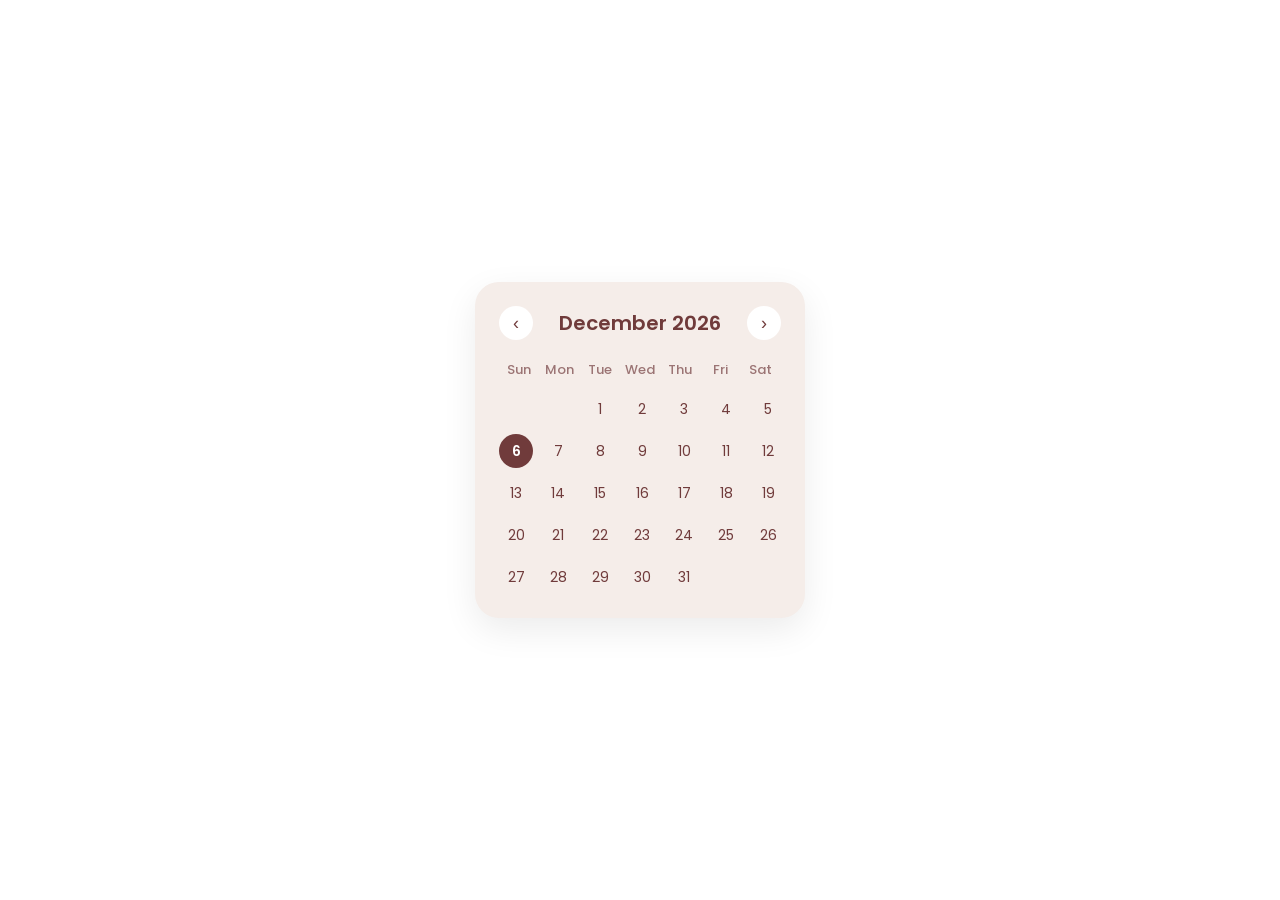
==== index.html @ 1e3be1aa "Create index.html" ====
<!DOCTYPE html>
<html lang="id">
<head>
<meta charset="UTF-8">
<meta name="viewport" content="width=device-width, initial-scale=1.0">

<title>Mini Calendar</title>

<link rel="preconnect" href="https://fonts.googleapis.com">
<link rel="preconnect" href="https://fonts.gstatic.com" crossorigin>
<link href="https://fonts.googleapis.com/css2?family=Poppins:wght@300;400;500;600&display=swap" rel="stylesheet">

<style>

*{
    margin:0;
    padding:0;
    box-sizing:border-box;
}

body{
    display:flex;
    justify-content:center;
    align-items:center;
    min-height:100vh;
    background:#ffffff;
    font-family:'Poppins',sans-serif;
}

.calendar{

    width:330px;

    background:#F5EDE9;

    border-radius:24px;

    padding:24px;

    box-shadow:
    0 12px 35px rgba(0,0,0,.08);

}

.header{

    display:flex;

    justify-content:space-between;

    align-items:center;

    margin-bottom:20px;

}

#month{

    font-size:20px;

    font-weight:600;

    color:#703B3B;

}

.arrow{

    width:34px;

    height:34px;

    border-radius:50%;

    border:none;

    cursor:pointer;

    background:white;

    color:#703B3B;

    font-size:18px;

    transition:.25s;

}

.arrow:hover{

    background:#703B3B;

    color:white;

}

.weekdays{

    display:grid;

    grid-template-columns:repeat(7,1fr);

    text-align:center;

    margin-bottom:12px;

}

.weekdays div{

    color:#9b7474;

    font-size:13px;

    font-weight:500;

}

.days{

    display:grid;

    grid-template-columns:repeat(7,1fr);

    gap:8px;

}

.day{

    width:34px;

    height:34px;

    display:flex;

    justify-content:center;

    align-items:center;

    margin:auto;

    border-radius:50%;

    color:#703B3B;

    font-size:14px;

    transition:.25s;

}

.day:hover{

    background:white;

}

.today{

    background:#703B3B;

    color:white;

    font-weight:600;

}

</style>
</head>

<body>

<div class="calendar">

<div class="header">

<button class="arrow" id="prev">‹</button>

<div id="month"></div>

<button class="arrow" id="next">›</button>

</div>

<div class="weekdays">

<div>Sun</div>
<div>Mon</div>
<div>Tue</div>
<div>Wed</div>
<div>Thu</div>
<div>Fri</div>
<div>Sat</div>

</div>

<div class="days" id="days"></div>

</div>

<script>

let current=new Date();

function render(){

const months=[
"January","February","March","April","May","June",
"July","August","September","October","November","December"
];

document.getElementById("month").innerHTML=
months[current.getMonth()]+" "+current.getFullYear();

const days=document.getElementById("days");

days.innerHTML="";

const first=new Date(
current.getFullYear(),
current.getMonth(),
1
).getDay();

const total=new Date(
current.getFullYear(),
current.getMonth()+1,
0
).getDate();

for(let i=0;i<first;i++){

days.innerHTML+="<div></div>";

}

const today=new Date();

for(let i=1;i<=total;i++){

const div=document.createElement("div");

div.className="day";

div.textContent=i;

if(

i===today.getDate()&&

current.getMonth()===today.getMonth()&&

current.getFullYear()===today.getFullYear()

){

div.classList.add("today");

}

days.appendChild(div);

}

}

render();

document.getElementById("prev").onclick=()=>{

current.setMonth(current.getMonth()-1);

render();

}

document.getElementById("next").onclick=()=>{

current.setMonth(current.getMonth()+1);

render();

}

</script>

</body>
</html>
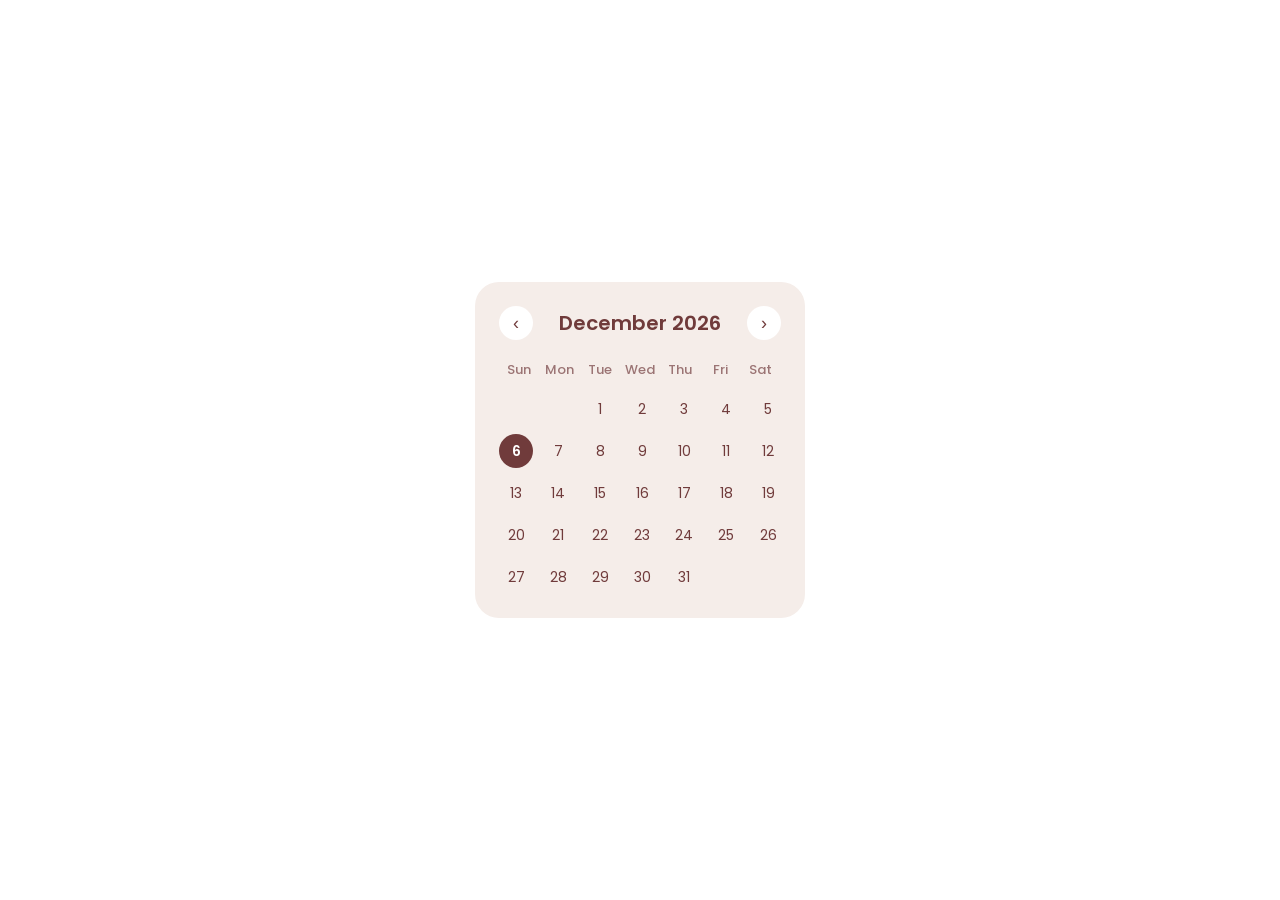
==== commit 5c1880dd: "Update index.html" ====
--- a/index.html
+++ b/index.html
@@ -37,9 +37,6 @@
 
     padding:24px;
 
-    box-shadow:
-    0 12px 35px rgba(0,0,0,.08);
-
 }
 
 .header{
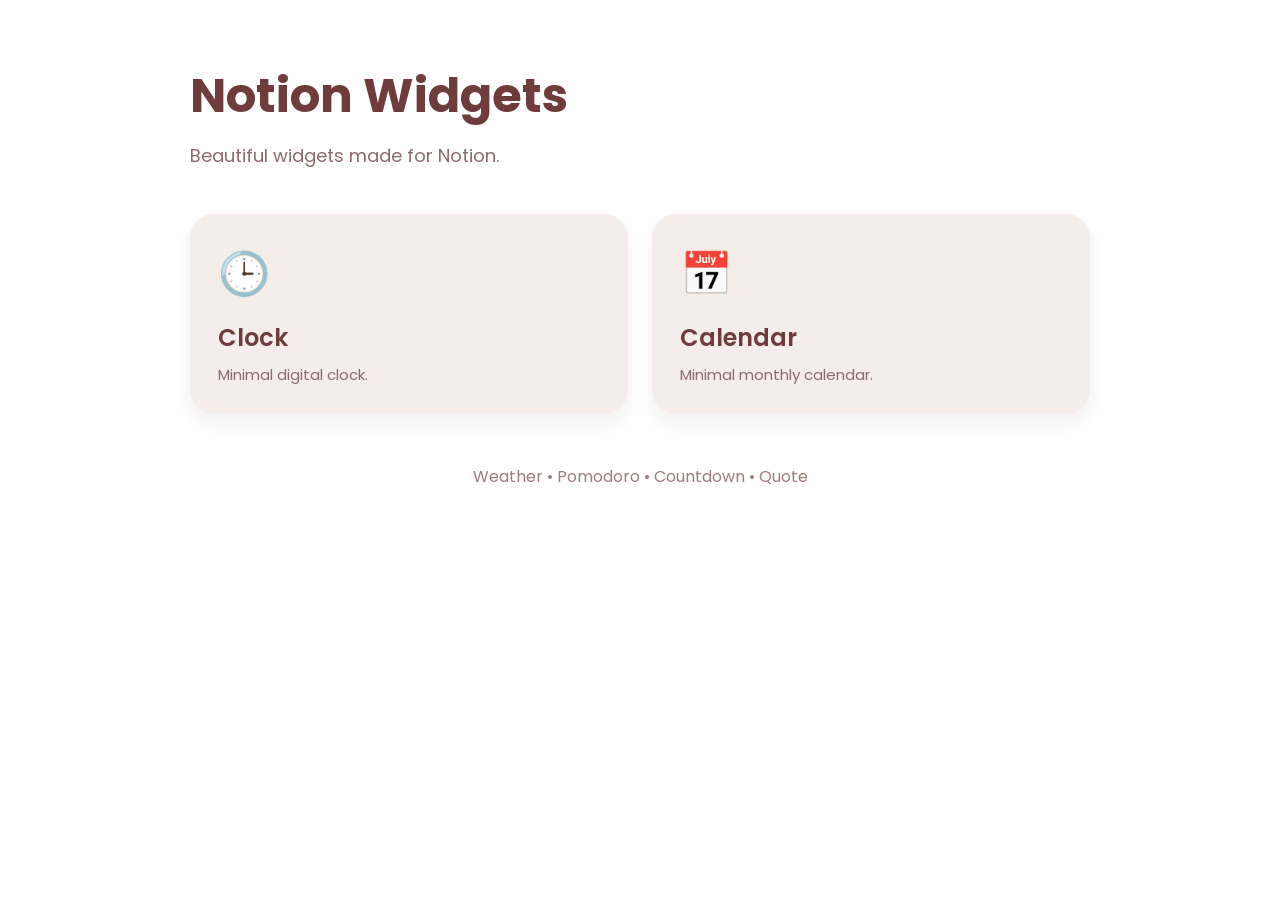
==== commit e1fc052b: "Update index.html" ====
--- a/index.html
+++ b/index.html
@@ -1,286 +1,190 @@
 <!DOCTYPE html>
-<html lang="id">
+<html lang="en">
 <head>
+
 <meta charset="UTF-8">
 <meta name="viewport" content="width=device-width, initial-scale=1.0">
 
-<title>Mini Calendar</title>
+<title>Notion Widgets</title>
 
 <link rel="preconnect" href="https://fonts.googleapis.com">
 <link rel="preconnect" href="https://fonts.gstatic.com" crossorigin>
-<link href="https://fonts.googleapis.com/css2?family=Poppins:wght@300;400;500;600&display=swap" rel="stylesheet">
+<link href="https://fonts.googleapis.com/css2?family=Poppins:wght@300;400;500;600;700&display=swap" rel="stylesheet">
 
 <style>
 
 *{
-    margin:0;
-    padding:0;
-    box-sizing:border-box;
+margin:0;
+padding:0;
+box-sizing:border-box;
 }
 
 body{
-    display:flex;
-    justify-content:center;
-    align-items:center;
-    min-height:100vh;
-    background:#ffffff;
-    font-family:'Poppins',sans-serif;
-}
 
-.calendar{
+background:#ffffff;
 
-    width:330px;
+font-family:Poppins,sans-serif;
 
-    background:#F5EDE9;
+display:flex;
 
-    border-radius:24px;
+justify-content:center;
 
-    padding:24px;
+padding:60px 20px;
 
 }
 
-.header{
+.container{
 
-    display:flex;
-
-    justify-content:space-between;
-
-    align-items:center;
-
-    margin-bottom:20px;
+width:100%;
+max-width:900px;
 
 }
 
-#month{
+h1{
 
-    font-size:20px;
+font-size:48px;
 
-    font-weight:600;
+color:#703B3B;
 
-    color:#703B3B;
+margin-bottom:10px;
 
 }
 
-.arrow{
+.subtitle{
 
-    width:34px;
+color:#8a6c6c;
 
-    height:34px;
+margin-bottom:45px;
 
-    border-radius:50%;
-
-    border:none;
-
-    cursor:pointer;
-
-    background:white;
-
-    color:#703B3B;
-
-    font-size:18px;
-
-    transition:.25s;
+font-size:18px;
 
 }
 
-.arrow:hover{
+.grid{
 
-    background:#703B3B;
+display:grid;
 
-    color:white;
+grid-template-columns:repeat(auto-fit,minmax(250px,1fr));
+
+gap:24px;
 
 }
 
-.weekdays{
+.card{
 
-    display:grid;
+background:#F5EDE9;
 
-    grid-template-columns:repeat(7,1fr);
+padding:28px;
 
-    text-align:center;
+border-radius:24px;
 
-    margin-bottom:12px;
+text-decoration:none;
+
+color:#703B3B;
+
+transition:.25s;
+
+box-shadow:0 10px 25px rgba(0,0,0,.06);
 
 }
 
-.weekdays div{
+.card:hover{
 
-    color:#9b7474;
+transform:translateY(-6px);
 
-    font-size:13px;
-
-    font-weight:500;
+box-shadow:0 18px 40px rgba(0,0,0,.12);
 
 }
 
-.days{
+.icon{
 
-    display:grid;
+font-size:42px;
 
-    grid-template-columns:repeat(7,1fr);
-
-    gap:8px;
+margin-bottom:15px;
 
 }
 
-.day{
+.title{
 
-    width:34px;
+font-size:24px;
 
-    height:34px;
+font-weight:600;
 
-    display:flex;
-
-    justify-content:center;
-
-    align-items:center;
-
-    margin:auto;
-
-    border-radius:50%;
-
-    color:#703B3B;
-
-    font-size:14px;
-
-    transition:.25s;
+margin-bottom:8px;
 
 }
 
-.day:hover{
+.desc{
 
-    background:white;
+color:#8a6c6c;
+
+font-size:15px;
 
 }
 
-.today{
+.coming{
 
-    background:#703B3B;
+margin-top:50px;
 
-    color:white;
+text-align:center;
 
-    font-weight:600;
+color:#9b7d7d;
 
 }
 
 </style>
+
 </head>
 
 <body>
 
-<div class="calendar">
+<div class="container">
 
-<div class="header">
+<h1>Notion Widgets</h1>
 
-<button class="arrow" id="prev">‹</button>
+<p class="subtitle">
+Beautiful widgets made for Notion.
+</p>
 
-<div id="month"></div>
+<div class="grid">
 
-<button class="arrow" id="next">›</button>
+<a class="card" href="./clock/">
+
+<div class="icon">🕒</div>
+
+<div class="title">
+Clock
+</div>
+
+<div class="desc">
+Minimal digital clock.
+</div>
+
+</a>
+
+<a class="card" href="./calender/">
+
+<div class="icon">📅</div>
+
+<div class="title">
+Calendar
+</div>
+
+<div class="desc">
+Minimal monthly calendar.
+</div>
+
+</a>
 
 </div>
 
-<div class="weekdays">
+<div class="coming">
 
-<div>Sun</div>
-<div>Mon</div>
-<div>Tue</div>
-<div>Wed</div>
-<div>Thu</div>
-<div>Fri</div>
-<div>Sat</div>
+Weather • Pomodoro • Countdown • Quote
 
 </div>
 
-<div class="days" id="days"></div>
-
 </div>
-
-<script>
-
-let current=new Date();
-
-function render(){
-
-const months=[
-"January","February","March","April","May","June",
-"July","August","September","October","November","December"
-];
-
-document.getElementById("month").innerHTML=
-months[current.getMonth()]+" "+current.getFullYear();
-
-const days=document.getElementById("days");
-
-days.innerHTML="";
-
-const first=new Date(
-current.getFullYear(),
-current.getMonth(),
-1
-).getDay();
-
-const total=new Date(
-current.getFullYear(),
-current.getMonth()+1,
-0
-).getDate();
-
-for(let i=0;i<first;i++){
-
-days.innerHTML+="<div></div>";
-
-}
-
-const today=new Date();
-
-for(let i=1;i<=total;i++){
-
-const div=document.createElement("div");
-
-div.className="day";
-
-div.textContent=i;
-
-if(
-
-i===today.getDate()&&
-
-current.getMonth()===today.getMonth()&&
-
-current.getFullYear()===today.getFullYear()
-
-){
-
-div.classList.add("today");
-
-}
-
-days.appendChild(div);
-
-}
-
-}
-
-render();
-
-document.getElementById("prev").onclick=()=>{
-
-current.setMonth(current.getMonth()-1);
-
-render();
-
-}
-
-document.getElementById("next").onclick=()=>{
-
-current.setMonth(current.getMonth()+1);
-
-render();
-
-}
-
-</script>
 
 </body>
 </html>
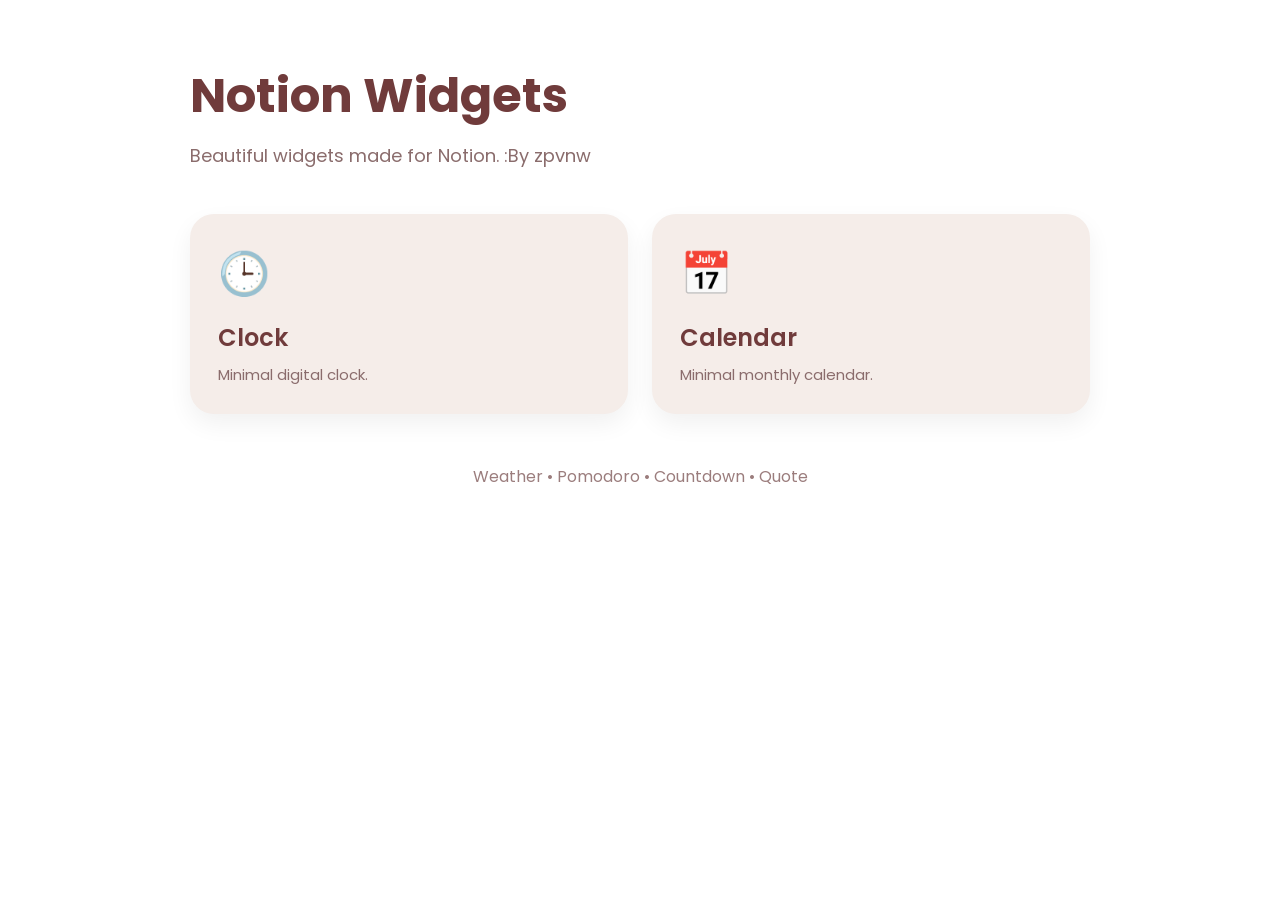
==== commit 9aca44ff: "Update index.html" ====
--- a/index.html
+++ b/index.html
@@ -143,7 +143,7 @@
 <h1>Notion Widgets</h1>
 
 <p class="subtitle">
-Beautiful widgets made for Notion.
+Beautiful widgets made for Notion. :By zpvnw
 </p>
 
 <div class="grid">
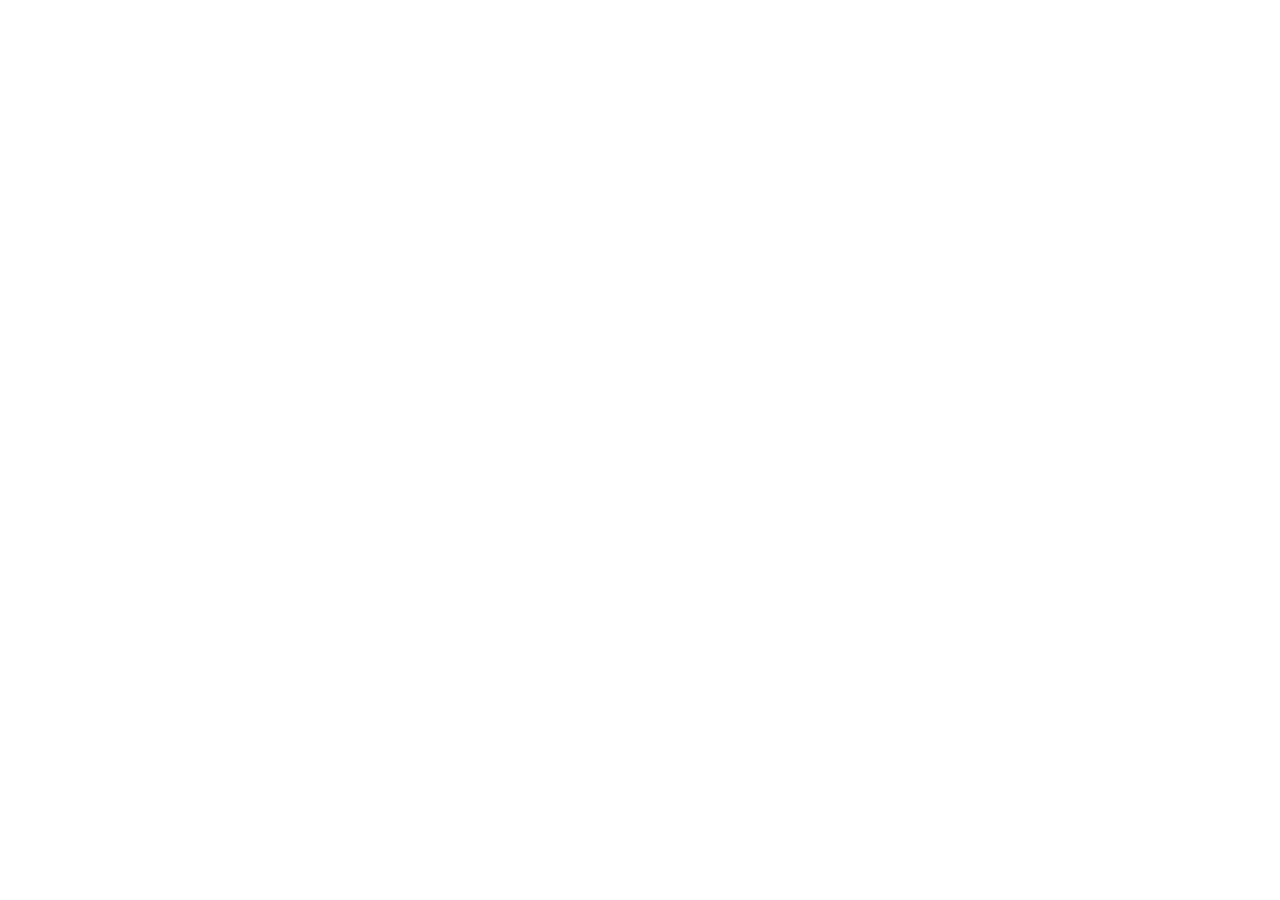
==== commit 999063ee: "Update index.html" ====
--- a/index.html
+++ b/index.html
@@ -2,189 +2,25 @@
 <html lang="en">
 <head>
 
-<meta charset="UTF-8">
-<meta name="viewport" content="width=device-width, initial-scale=1.0">
+    <meta charset="UTF-8">
+    <meta name="viewport" content="width=device-width, initial-scale=1.0">
 
-<title>Notion Widgets</title>
+    <title>Notion Widgets</title>
 
-<link rel="preconnect" href="https://fonts.googleapis.com">
-<link rel="preconnect" href="https://fonts.gstatic.com" crossorigin>
-<link href="https://fonts.googleapis.com/css2?family=Poppins:wght@300;400;500;600;700&display=swap" rel="stylesheet">
+    <link rel="preconnect" href="https://fonts.googleapis.com">
+    <link rel="preconnect" href="https://fonts.gstatic.com" crossorigin>
 
-<style>
+    <link href="https://fonts.googleapis.com/css2?family=Poppins:wght@300;400;500;600;700&display=swap" rel="stylesheet">
 
-*{
-margin:0;
-padding:0;
-box-sizing:border-box;
-}
-
-body{
-
-background:#ffffff;
-
-font-family:Poppins,sans-serif;
-
-display:flex;
-
-justify-content:center;
-
-padding:60px 20px;
-
-}
-
-.container{
-
-width:100%;
-max-width:900px;
-
-}
-
-h1{
-
-font-size:48px;
-
-color:#703B3B;
-
-margin-bottom:10px;
-
-}
-
-.subtitle{
-
-color:#8a6c6c;
-
-margin-bottom:45px;
-
-font-size:18px;
-
-}
-
-.grid{
-
-display:grid;
-
-grid-template-columns:repeat(auto-fit,minmax(250px,1fr));
-
-gap:24px;
-
-}
-
-.card{
-
-background:#F5EDE9;
-
-padding:28px;
-
-border-radius:24px;
-
-text-decoration:none;
-
-color:#703B3B;
-
-transition:.25s;
-
-box-shadow:0 10px 25px rgba(0,0,0,.06);
-
-}
-
-.card:hover{
-
-transform:translateY(-6px);
-
-box-shadow:0 18px 40px rgba(0,0,0,.12);
-
-}
-
-.icon{
-
-font-size:42px;
-
-margin-bottom:15px;
-
-}
-
-.title{
-
-font-size:24px;
-
-font-weight:600;
-
-margin-bottom:8px;
-
-}
-
-.desc{
-
-color:#8a6c6c;
-
-font-size:15px;
-
-}
-
-.coming{
-
-margin-top:50px;
-
-text-align:center;
-
-color:#9b7d7d;
-
-}
-
-</style>
+    <link rel="stylesheet" href="style.css">
 
 </head>
-
 <body>
 
-<div class="container">
+    <div id="app"></div>
 
-<h1>Notion Widgets</h1>
-
-<p class="subtitle">
-Beautiful widgets made for Notion. :By zpvnw
-</p>
-
-<div class="grid">
-
-<a class="card" href="./clock/">
-
-<div class="icon">🕒</div>
-
-<div class="title">
-Clock
-</div>
-
-<div class="desc">
-Minimal digital clock.
-</div>
-
-</a>
-
-<a class="card" href="./calender/">
-
-<div class="icon">📅</div>
-
-<div class="title">
-Calendar
-</div>
-
-<div class="desc">
-Minimal monthly calendar.
-</div>
-
-</a>
-
-</div>
-
-<div class="coming">
-
-Weather • Pomodoro • Countdown • Quote
-
-</div>
-
-</div>
+    <script src="widgets.js"></script>
+    <script src="script.js"></script>
 
 </body>
 </html>
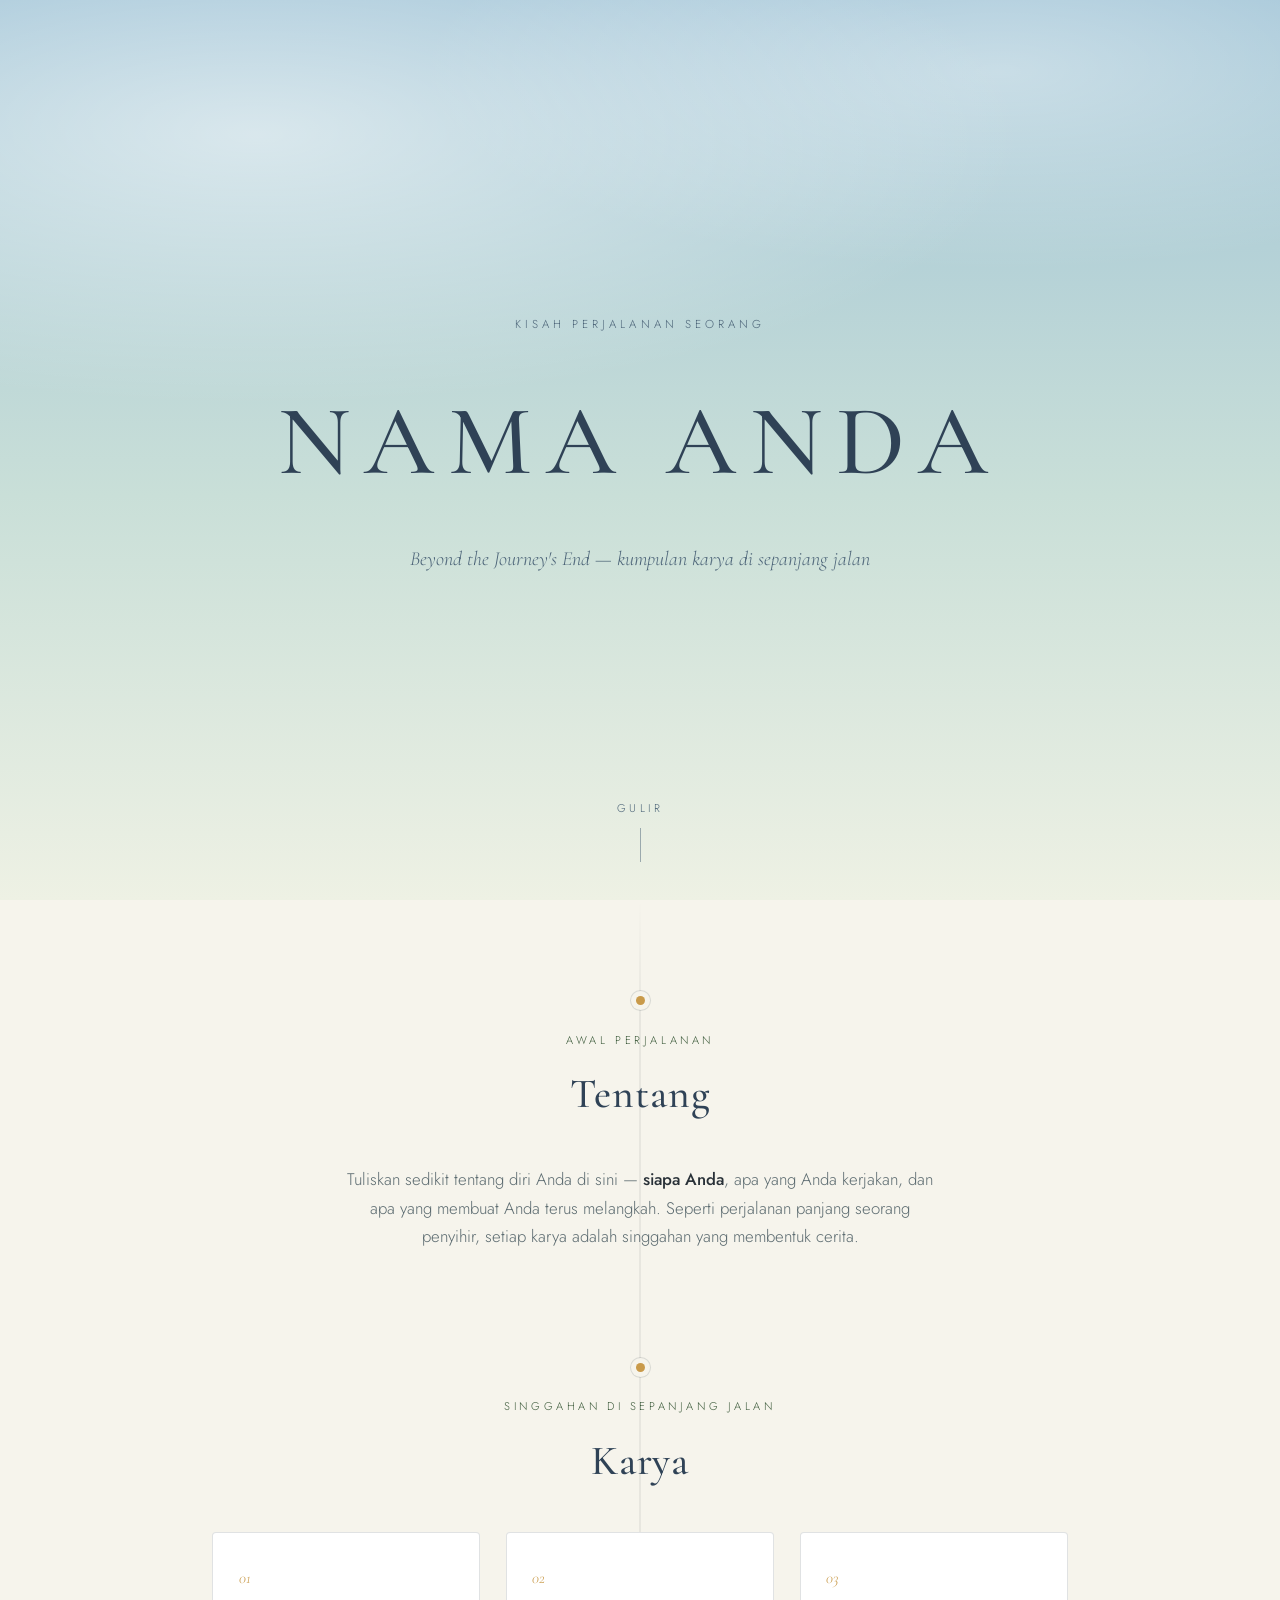
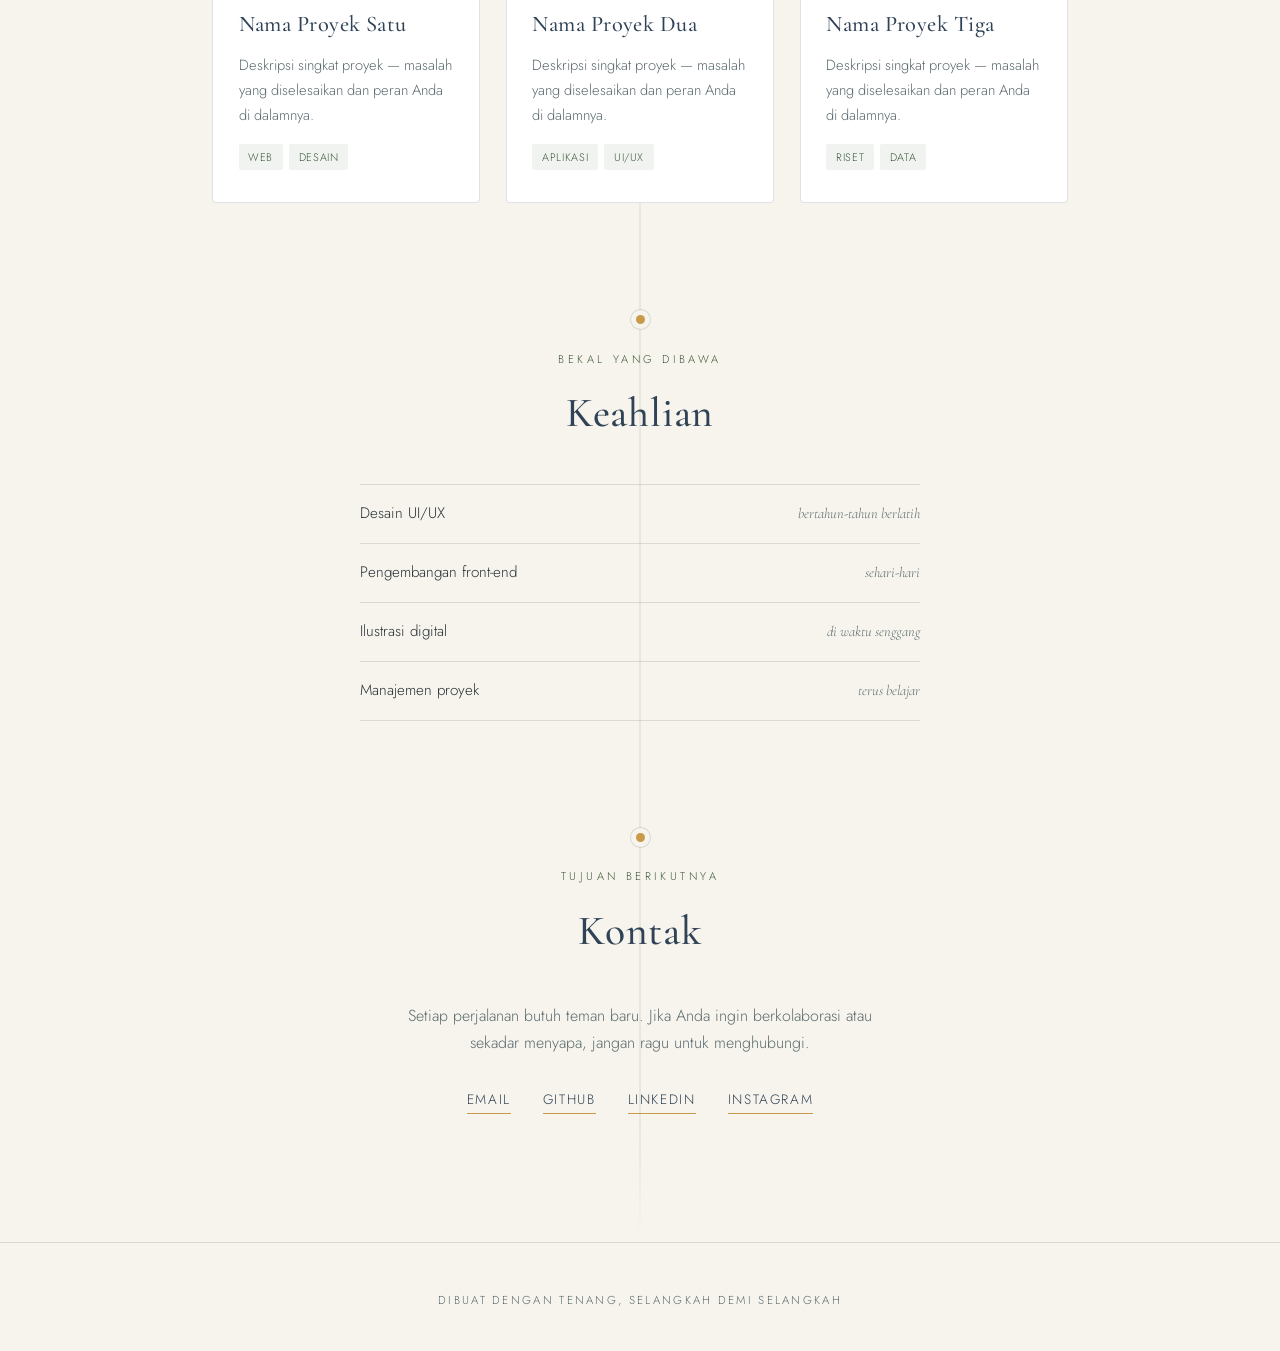
==== commit 3a586c90: "Update index.html" ====
--- a/index.html
+++ b/index.html
@@ -1,26 +1,389 @@
 <!DOCTYPE html>
-<html lang="en">
+<html lang="id">
 <head>
-
-    <meta charset="UTF-8">
-    <meta name="viewport" content="width=device-width, initial-scale=1.0">
-
-    <title>Notion Widgets</title>
-
-    <link rel="preconnect" href="https://fonts.googleapis.com">
-    <link rel="preconnect" href="https://fonts.gstatic.com" crossorigin>
-
-    <link href="https://fonts.googleapis.com/css2?family=Poppins:wght@300;400;500;600;700&display=swap" rel="stylesheet">
-
-    <link rel="stylesheet" href="style.css">
-
+<meta charset="UTF-8">
+<meta name="viewport" content="width=device-width, initial-scale=1.0">
+<title>Portofolio — Perjalanan</title>
+<link rel="preconnect" href="https://fonts.googleapis.com">
+<link href="https://fonts.googleapis.com/css2?family=Cormorant+Garamond:ital,wght@0,400;0,500;0,600;1,400&family=Jost:wght@300;400;500&display=swap" rel="stylesheet">
+<style>
+  :root{
+    --sky-top:#9fc3d6;
+    --sky-mid:#c9dfd8;
+    --sky-low:#eef1e4;
+    --dusk:#2f4256;
+    --dusk-soft:#4c6478;
+    --sage:#5f7f5c;
+    --sage-deep:#3d5b3b;
+    --gold:#c99a4a;
+    --gold-soft:#e6cd9a;
+    --mist:#f6f4ec;
+    --ink:#293138;
+    --ink-soft:#5c6b70;
+    --line: rgba(41,49,56,0.14);
+  }
+  *{box-sizing:border-box;}
+  html{scroll-behavior:smooth;}
+  body{
+    margin:0;
+    background:var(--mist);
+    color:var(--ink);
+    font-family:'Jost', sans-serif;
+    font-weight:300;
+    line-height:1.7;
+  }
+  h1,h2,h3,.serif{
+    font-family:'Cormorant Garamond', serif;
+    font-weight:500;
+    letter-spacing:0.02em;
+  }
+  a{color:inherit;}
+  ::selection{background:var(--gold-soft);}
+
+  /* ---------- HERO ---------- */
+  .hero{
+    position:relative;
+    min-height:100vh;
+    display:flex;
+    flex-direction:column;
+    align-items:center;
+    justify-content:center;
+    text-align:center;
+    overflow:hidden;
+    background:linear-gradient(180deg, var(--sky-top) 0%, var(--sky-mid) 55%, var(--sky-low) 100%);
+    padding:2rem;
+  }
+  .hero::before{
+    content:"";
+    position:absolute; inset:0;
+    background:
+      radial-gradient(ellipse 60% 30% at 20% 15%, rgba(255,255,255,0.55), transparent),
+      radial-gradient(ellipse 45% 22% at 78% 8%, rgba(255,255,255,0.4), transparent);
+    animation: driftClouds 40s ease-in-out infinite alternate;
+    pointer-events:none;
+  }
+  @keyframes driftClouds{
+    from{ transform:translateX(-2%); }
+    to{ transform:translateX(2%); }
+  }
+  .hero-eyebrow{
+    font-size:0.72rem;
+    letter-spacing:0.35em;
+    text-transform:uppercase;
+    color:var(--dusk-soft);
+    margin-bottom:1.4rem;
+    opacity:0;
+    animation: riseIn 1s ease forwards 0.2s;
+  }
+  .hero h1{
+    font-size:clamp(3rem, 9vw, 6.2rem);
+    letter-spacing:0.14em;
+    color:var(--dusk);
+    margin:0;
+    opacity:0;
+    animation: riseIn 1.1s ease forwards 0.5s;
+  }
+  .hero .tagline{
+    margin-top:1rem;
+    font-size:clamp(1rem, 2vw, 1.25rem);
+    font-style:italic;
+    color:var(--dusk-soft);
+    font-family:'Cormorant Garamond', serif;
+    opacity:0;
+    animation: riseIn 1.1s ease forwards 0.9s;
+  }
+  @keyframes riseIn{
+    from{ opacity:0; transform:translateY(14px); }
+    to{ opacity:1; transform:translateY(0); }
+  }
+  .hero-scroll{
+    position:absolute; bottom:2.4rem;
+    font-size:0.7rem; letter-spacing:0.3em; text-transform:uppercase;
+    color:var(--dusk-soft);
+    opacity:0;
+    animation: riseIn 1s ease forwards 1.4s;
+  }
+  .hero-scroll::after{
+    content:"";
+    display:block;
+    width:1px; height:34px;
+    background:var(--dusk-soft);
+    margin:0.6rem auto 0;
+    opacity:0.5;
+  }
+
+  /* ---------- JOURNEY PATH ---------- */
+  .journey{
+    position:relative;
+    max-width:920px;
+    margin:0 auto;
+    padding: 6rem 2rem 8rem;
+  }
+  .path-line{
+    position:absolute;
+    left:50%;
+    top:0;
+    bottom:0;
+    width:1px;
+    background:linear-gradient(180deg, transparent, var(--line) 6%, var(--line) 94%, transparent);
+    transform:translateX(-50%);
+  }
+  .waypoint{
+    position:relative;
+    margin-bottom:7rem;
+    opacity:0;
+    transform:translateY(24px);
+    transition: opacity 0.8s ease, transform 0.8s ease;
+  }
+  .waypoint.in-view{
+    opacity:1;
+    transform:translateY(0);
+  }
+  .waypoint:last-child{ margin-bottom:0; }
+  .waypoint-mark{
+    width:9px; height:9px;
+    border-radius:50%;
+    background:var(--gold);
+    box-shadow:0 0 0 5px var(--mist), 0 0 0 6px var(--line);
+    margin:0 auto 1.6rem;
+    position:relative;
+    z-index:1;
+  }
+  .waypoint-label{
+    text-align:center;
+    font-size:0.7rem;
+    letter-spacing:0.32em;
+    text-transform:uppercase;
+    color:var(--sage-deep);
+    margin-bottom:0.6rem;
+  }
+  .waypoint-title{
+    text-align:center;
+    font-size:clamp(1.8rem, 3.4vw, 2.6rem);
+    color:var(--dusk);
+    margin:0 0 2.2rem;
+  }
+
+  /* ---------- ABOUT ---------- */
+  .about-body{
+    max-width:600px;
+    margin:0 auto;
+    text-align:center;
+    color:var(--ink-soft);
+    font-size:1.05rem;
+  }
+  .about-body strong{ color:var(--ink); font-weight:500; }
+
+  /* ---------- WORK GRID ---------- */
+  .works-grid{
+    display:grid;
+    grid-template-columns:repeat(auto-fit, minmax(240px, 1fr));
+    gap:1.6rem;
+    margin-top:1rem;
+  }
+  .work-card{
+    background:#fff;
+    border:1px solid var(--line);
+    border-radius:4px;
+    padding:2rem 1.6rem;
+    transition: border-color 0.3s ease, transform 0.3s ease;
+  }
+  .work-card:hover{
+    border-color:var(--gold);
+    transform:translateY(-4px);
+  }
+  .work-num{
+    font-family:'Cormorant Garamond', serif;
+    font-style:italic;
+    color:var(--gold);
+    font-size:1rem;
+    margin-bottom:0.8rem;
+    display:block;
+  }
+  .work-card h3{
+    font-size:1.4rem;
+    color:var(--dusk);
+    margin:0 0 0.6rem;
+  }
+  .work-card p{
+    color:var(--ink-soft);
+    font-size:0.92rem;
+    margin:0 0 1rem;
+  }
+  .work-tags{
+    display:flex; flex-wrap:wrap; gap:0.4rem;
+  }
+  .work-tags span{
+    font-size:0.68rem;
+    letter-spacing:0.06em;
+    text-transform:uppercase;
+    color:var(--sage-deep);
+    background:rgba(95,127,92,0.09);
+    padding:0.25rem 0.6rem;
+    border-radius:2px;
+  }
+
+  /* ---------- SKILLS ---------- */
+  .skills-list{
+    max-width:560px;
+    margin:0 auto;
+    display:flex;
+    flex-direction:column;
+    gap:0;
+  }
+  .skill-row{
+    display:flex;
+    justify-content:space-between;
+    align-items:baseline;
+    padding:1rem 0;
+    border-bottom:1px solid var(--line);
+    font-size:0.95rem;
+  }
+  .skill-row:first-child{ border-top:1px solid var(--line); }
+  .skill-name{ color:var(--ink); }
+  .skill-note{
+    font-family:'Cormorant Garamond', serif;
+    font-style:italic;
+    color:var(--ink-soft);
+    font-size:0.9rem;
+  }
+
+  /* ---------- CONTACT ---------- */
+  .contact-body{
+    text-align:center;
+  }
+  .contact-body p{
+    color:var(--ink-soft);
+    max-width:480px;
+    margin:0 auto 2rem;
+  }
+  .contact-links{
+    display:flex;
+    justify-content:center;
+    gap:2rem;
+    flex-wrap:wrap;
+  }
+  .contact-links a{
+    text-decoration:none;
+    font-size:0.85rem;
+    letter-spacing:0.12em;
+    text-transform:uppercase;
+    color:var(--dusk);
+    border-bottom:1px solid var(--gold);
+    padding-bottom:2px;
+    transition: color 0.25s ease;
+  }
+  .contact-links a:hover{ color:var(--gold); }
+
+  footer{
+    text-align:center;
+    padding:3rem 1rem 2.5rem;
+    font-size:0.72rem;
+    letter-spacing:0.2em;
+    text-transform:uppercase;
+    color:var(--ink-soft);
+    border-top:1px solid var(--line);
+  }
+
+  @media (max-width:600px){
+    .journey{ padding:4rem 1.4rem 6rem; }
+    .waypoint{ margin-bottom:5rem; }
+  }
+
+  @media (prefers-reduced-motion: reduce){
+    *{ animation-duration:0.01ms !important; animation-iteration-count:1 !important; transition-duration:0.01ms !important; }
+  }
+</style>
 </head>
 <body>
 
-    <div id="app"></div>
-
-    <script src="widgets.js"></script>
-    <script src="script.js"></script>
+<section class="hero">
+  <p class="hero-eyebrow">Kisah perjalanan seorang</p>
+  <h1>NAMA ANDA</h1>
+  <p class="tagline">Beyond the Journey's End — kumpulan karya di sepanjang jalan</p>
+  <div class="hero-scroll">Gulir</div>
+</section>
+
+<main class="journey">
+  <div class="path-line" aria-hidden="true"></div>
+
+  <section class="waypoint" id="about">
+    <div class="waypoint-mark"></div>
+    <p class="waypoint-label">Awal perjalanan</p>
+    <h2 class="waypoint-title">Tentang</h2>
+    <div class="about-body">
+      <p>Tuliskan sedikit tentang diri Anda di sini — <strong>siapa Anda</strong>, apa yang Anda kerjakan, dan apa yang membuat Anda terus melangkah. Seperti perjalanan panjang seorang penyihir, setiap karya adalah singgahan yang membentuk cerita.</p>
+    </div>
+  </section>
+
+  <section class="waypoint" id="works">
+    <div class="waypoint-mark"></div>
+    <p class="waypoint-label">Singgahan di sepanjang jalan</p>
+    <h2 class="waypoint-title">Karya</h2>
+    <div class="works-grid">
+      <div class="work-card">
+        <span class="work-num">01</span>
+        <h3>Nama Proyek Satu</h3>
+        <p>Deskripsi singkat proyek — masalah yang diselesaikan dan peran Anda di dalamnya.</p>
+        <div class="work-tags"><span>Web</span><span>Desain</span></div>
+      </div>
+      <div class="work-card">
+        <span class="work-num">02</span>
+        <h3>Nama Proyek Dua</h3>
+        <p>Deskripsi singkat proyek — masalah yang diselesaikan dan peran Anda di dalamnya.</p>
+        <div class="work-tags"><span>Aplikasi</span><span>UI/UX</span></div>
+      </div>
+      <div class="work-card">
+        <span class="work-num">03</span>
+        <h3>Nama Proyek Tiga</h3>
+        <p>Deskripsi singkat proyek — masalah yang diselesaikan dan peran Anda di dalamnya.</p>
+        <div class="work-tags"><span>Riset</span><span>Data</span></div>
+      </div>
+    </div>
+  </section>
+
+  <section class="waypoint" id="skills">
+    <div class="waypoint-mark"></div>
+    <p class="waypoint-label">Bekal yang dibawa</p>
+    <h2 class="waypoint-title">Keahlian</h2>
+    <div class="skills-list">
+      <div class="skill-row"><span class="skill-name">Desain UI/UX</span><span class="skill-note">bertahun-tahun berlatih</span></div>
+      <div class="skill-row"><span class="skill-name">Pengembangan front-end</span><span class="skill-note">sehari-hari</span></div>
+      <div class="skill-row"><span class="skill-name">Ilustrasi digital</span><span class="skill-note">di waktu senggang</span></div>
+      <div class="skill-row"><span class="skill-name">Manajemen proyek</span><span class="skill-note">terus belajar</span></div>
+    </div>
+  </section>
+
+  <section class="waypoint" id="contact">
+    <div class="waypoint-mark"></div>
+    <p class="waypoint-label">Tujuan berikutnya</p>
+    <h2 class="waypoint-title">Kontak</h2>
+    <div class="contact-body">
+      <p>Setiap perjalanan butuh teman baru. Jika Anda ingin berkolaborasi atau sekadar menyapa, jangan ragu untuk menghubungi.</p>
+      <div class="contact-links">
+        <a href="mailto:nama@email.com">Email</a>
+        <a href="#">GitHub</a>
+        <a href="#">LinkedIn</a>
+        <a href="#">Instagram</a>
+      </div>
+    </div>
+  </section>
+</main>
+
+<footer>Dibuat dengan tenang, selangkah demi selangkah</footer>
+
+<script>
+  const waypoints = document.querySelectorAll('.waypoint');
+  const io = new IntersectionObserver((entries) => {
+    entries.forEach(entry => {
+      if (entry.isIntersecting) {
+        entry.target.classList.add('in-view');
+        io.unobserve(entry.target);
+      }
+    });
+  }, { threshold: 0.15 });
+  waypoints.forEach(w => io.observe(w));
+</script>
 
 </body>
 </html>
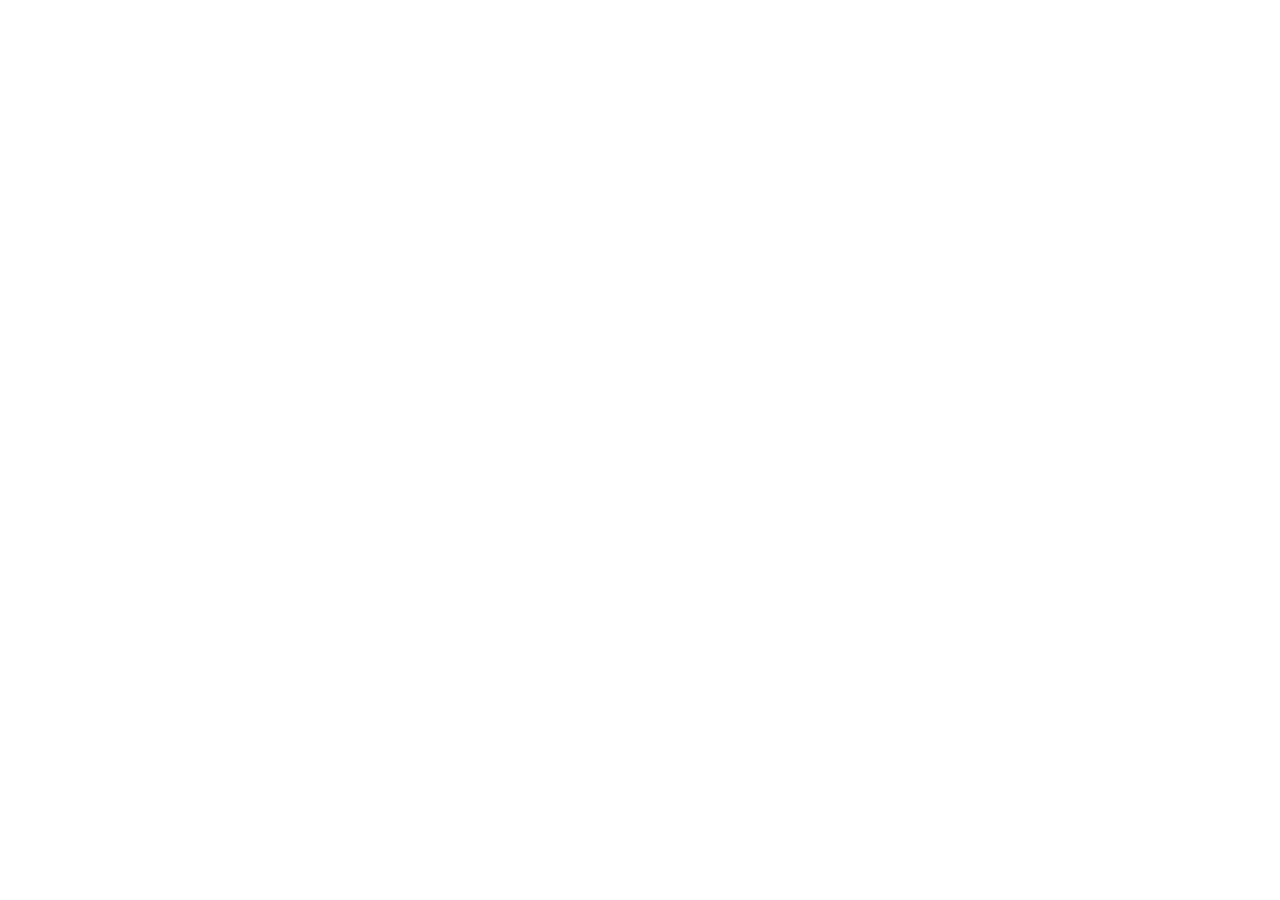
==== commit 096568dc: "Update index.html" ====
--- a/index.html
+++ b/index.html
@@ -1,389 +1,26 @@
 <!DOCTYPE html>
-<html lang="id">
+<html lang="en">
 <head>
-<meta charset="UTF-8">
-<meta name="viewport" content="width=device-width, initial-scale=1.0">
-<title>Portofolio — Perjalanan</title>
-<link rel="preconnect" href="https://fonts.googleapis.com">
-<link href="https://fonts.googleapis.com/css2?family=Cormorant+Garamond:ital,wght@0,400;0,500;0,600;1,400&family=Jost:wght@300;400;500&display=swap" rel="stylesheet">
-<style>
-  :root{
-    --sky-top:#9fc3d6;
-    --sky-mid:#c9dfd8;
-    --sky-low:#eef1e4;
-    --dusk:#2f4256;
-    --dusk-soft:#4c6478;
-    --sage:#5f7f5c;
-    --sage-deep:#3d5b3b;
-    --gold:#c99a4a;
-    --gold-soft:#e6cd9a;
-    --mist:#f6f4ec;
-    --ink:#293138;
-    --ink-soft:#5c6b70;
-    --line: rgba(41,49,56,0.14);
-  }
-  *{box-sizing:border-box;}
-  html{scroll-behavior:smooth;}
-  body{
-    margin:0;
-    background:var(--mist);
-    color:var(--ink);
-    font-family:'Jost', sans-serif;
-    font-weight:300;
-    line-height:1.7;
-  }
-  h1,h2,h3,.serif{
-    font-family:'Cormorant Garamond', serif;
-    font-weight:500;
-    letter-spacing:0.02em;
-  }
-  a{color:inherit;}
-  ::selection{background:var(--gold-soft);}
 
-  /* ---------- HERO ---------- */
-  .hero{
-    position:relative;
-    min-height:100vh;
-    display:flex;
-    flex-direction:column;
-    align-items:center;
-    justify-content:center;
-    text-align:center;
-    overflow:hidden;
-    background:linear-gradient(180deg, var(--sky-top) 0%, var(--sky-mid) 55%, var(--sky-low) 100%);
-    padding:2rem;
-  }
-  .hero::before{
-    content:"";
-    position:absolute; inset:0;
-    background:
-      radial-gradient(ellipse 60% 30% at 20% 15%, rgba(255,255,255,0.55), transparent),
-      radial-gradient(ellipse 45% 22% at 78% 8%, rgba(255,255,255,0.4), transparent);
-    animation: driftClouds 40s ease-in-out infinite alternate;
-    pointer-events:none;
-  }
-  @keyframes driftClouds{
-    from{ transform:translateX(-2%); }
-    to{ transform:translateX(2%); }
-  }
-  .hero-eyebrow{
-    font-size:0.72rem;
-    letter-spacing:0.35em;
-    text-transform:uppercase;
-    color:var(--dusk-soft);
-    margin-bottom:1.4rem;
-    opacity:0;
-    animation: riseIn 1s ease forwards 0.2s;
-  }
-  .hero h1{
-    font-size:clamp(3rem, 9vw, 6.2rem);
-    letter-spacing:0.14em;
-    color:var(--dusk);
-    margin:0;
-    opacity:0;
-    animation: riseIn 1.1s ease forwards 0.5s;
-  }
-  .hero .tagline{
-    margin-top:1rem;
-    font-size:clamp(1rem, 2vw, 1.25rem);
-    font-style:italic;
-    color:var(--dusk-soft);
-    font-family:'Cormorant Garamond', serif;
-    opacity:0;
-    animation: riseIn 1.1s ease forwards 0.9s;
-  }
-  @keyframes riseIn{
-    from{ opacity:0; transform:translateY(14px); }
-    to{ opacity:1; transform:translateY(0); }
-  }
-  .hero-scroll{
-    position:absolute; bottom:2.4rem;
-    font-size:0.7rem; letter-spacing:0.3em; text-transform:uppercase;
-    color:var(--dusk-soft);
-    opacity:0;
-    animation: riseIn 1s ease forwards 1.4s;
-  }
-  .hero-scroll::after{
-    content:"";
-    display:block;
-    width:1px; height:34px;
-    background:var(--dusk-soft);
-    margin:0.6rem auto 0;
-    opacity:0.5;
-  }
+    <meta charset="UTF-8">
+    <meta name="viewport" content="width=device-width, initial-scale=1.0">
 
-  /* ---------- JOURNEY PATH ---------- */
-  .journey{
-    position:relative;
-    max-width:920px;
-    margin:0 auto;
-    padding: 6rem 2rem 8rem;
-  }
-  .path-line{
-    position:absolute;
-    left:50%;
-    top:0;
-    bottom:0;
-    width:1px;
-    background:linear-gradient(180deg, transparent, var(--line) 6%, var(--line) 94%, transparent);
-    transform:translateX(-50%);
-  }
-  .waypoint{
-    position:relative;
-    margin-bottom:7rem;
-    opacity:0;
-    transform:translateY(24px);
-    transition: opacity 0.8s ease, transform 0.8s ease;
-  }
-  .waypoint.in-view{
-    opacity:1;
-    transform:translateY(0);
-  }
-  .waypoint:last-child{ margin-bottom:0; }
-  .waypoint-mark{
-    width:9px; height:9px;
-    border-radius:50%;
-    background:var(--gold);
-    box-shadow:0 0 0 5px var(--mist), 0 0 0 6px var(--line);
-    margin:0 auto 1.6rem;
-    position:relative;
-    z-index:1;
-  }
-  .waypoint-label{
-    text-align:center;
-    font-size:0.7rem;
-    letter-spacing:0.32em;
-    text-transform:uppercase;
-    color:var(--sage-deep);
-    margin-bottom:0.6rem;
-  }
-  .waypoint-title{
-    text-align:center;
-    font-size:clamp(1.8rem, 3.4vw, 2.6rem);
-    color:var(--dusk);
-    margin:0 0 2.2rem;
-  }
+    <title>Notion Widgets</title>
 
-  /* ---------- ABOUT ---------- */
-  .about-body{
-    max-width:600px;
-    margin:0 auto;
-    text-align:center;
-    color:var(--ink-soft);
-    font-size:1.05rem;
-  }
-  .about-body strong{ color:var(--ink); font-weight:500; }
+    <link rel="preconnect" href="https://fonts.googleapis.com">
+    <link rel="preconnect" href="https://fonts.gstatic.com" crossorigin>
 
-  /* ---------- WORK GRID ---------- */
-  .works-grid{
-    display:grid;
-    grid-template-columns:repeat(auto-fit, minmax(240px, 1fr));
-    gap:1.6rem;
-    margin-top:1rem;
-  }
-  .work-card{
-    background:#fff;
-    border:1px solid var(--line);
-    border-radius:4px;
-    padding:2rem 1.6rem;
-    transition: border-color 0.3s ease, transform 0.3s ease;
-  }
-  .work-card:hover{
-    border-color:var(--gold);
-    transform:translateY(-4px);
-  }
-  .work-num{
-    font-family:'Cormorant Garamond', serif;
-    font-style:italic;
-    color:var(--gold);
-    font-size:1rem;
-    margin-bottom:0.8rem;
-    display:block;
-  }
-  .work-card h3{
-    font-size:1.4rem;
-    color:var(--dusk);
-    margin:0 0 0.6rem;
-  }
-  .work-card p{
-    color:var(--ink-soft);
-    font-size:0.92rem;
-    margin:0 0 1rem;
-  }
-  .work-tags{
-    display:flex; flex-wrap:wrap; gap:0.4rem;
-  }
-  .work-tags span{
-    font-size:0.68rem;
-    letter-spacing:0.06em;
-    text-transform:uppercase;
-    color:var(--sage-deep);
-    background:rgba(95,127,92,0.09);
-    padding:0.25rem 0.6rem;
-    border-radius:2px;
-  }
+    <link href="https://fonts.googleapis.com/css2?family=Poppins:wght@300;400;500;600;700&display=swap" rel="stylesheet">
 
-  /* ---------- SKILLS ---------- */
-  .skills-list{
-    max-width:560px;
-    margin:0 auto;
-    display:flex;
-    flex-direction:column;
-    gap:0;
-  }
-  .skill-row{
-    display:flex;
-    justify-content:space-between;
-    align-items:baseline;
-    padding:1rem 0;
-    border-bottom:1px solid var(--line);
-    font-size:0.95rem;
-  }
-  .skill-row:first-child{ border-top:1px solid var(--line); }
-  .skill-name{ color:var(--ink); }
-  .skill-note{
-    font-family:'Cormorant Garamond', serif;
-    font-style:italic;
-    color:var(--ink-soft);
-    font-size:0.9rem;
-  }
+    <link rel="stylesheet" href="style.css">
 
-  /* ---------- CONTACT ---------- */
-  .contact-body{
-    text-align:center;
-  }
-  .contact-body p{
-    color:var(--ink-soft);
-    max-width:480px;
-    margin:0 auto 2rem;
-  }
-  .contact-links{
-    display:flex;
-    justify-content:center;
-    gap:2rem;
-    flex-wrap:wrap;
-  }
-  .contact-links a{
-    text-decoration:none;
-    font-size:0.85rem;
-    letter-spacing:0.12em;
-    text-transform:uppercase;
-    color:var(--dusk);
-    border-bottom:1px solid var(--gold);
-    padding-bottom:2px;
-    transition: color 0.25s ease;
-  }
-  .contact-links a:hover{ color:var(--gold); }
-
-  footer{
-    text-align:center;
-    padding:3rem 1rem 2.5rem;
-    font-size:0.72rem;
-    letter-spacing:0.2em;
-    text-transform:uppercase;
-    color:var(--ink-soft);
-    border-top:1px solid var(--line);
-  }
-
-  @media (max-width:600px){
-    .journey{ padding:4rem 1.4rem 6rem; }
-    .waypoint{ margin-bottom:5rem; }
-  }
-
-  @media (prefers-reduced-motion: reduce){
-    *{ animation-duration:0.01ms !important; animation-iteration-count:1 !important; transition-duration:0.01ms !important; }
-  }
-</style>
 </head>
 <body>
 
-<section class="hero">
-  <p class="hero-eyebrow">Kisah perjalanan seorang</p>
-  <h1>NAMA ANDA</h1>
-  <p class="tagline">Beyond the Journey's End — kumpulan karya di sepanjang jalan</p>
-  <div class="hero-scroll">Gulir</div>
-</section>
+    <div id="app"></div>
 
-<main class="journey">
-  <div class="path-line" aria-hidden="true"></div>
-
-  <section class="waypoint" id="about">
-    <div class="waypoint-mark"></div>
-    <p class="waypoint-label">Awal perjalanan</p>
-    <h2 class="waypoint-title">Tentang</h2>
-    <div class="about-body">
-      <p>Tuliskan sedikit tentang diri Anda di sini — <strong>siapa Anda</strong>, apa yang Anda kerjakan, dan apa yang membuat Anda terus melangkah. Seperti perjalanan panjang seorang penyihir, setiap karya adalah singgahan yang membentuk cerita.</p>
-    </div>
-  </section>
-
-  <section class="waypoint" id="works">
-    <div class="waypoint-mark"></div>
-    <p class="waypoint-label">Singgahan di sepanjang jalan</p>
-    <h2 class="waypoint-title">Karya</h2>
-    <div class="works-grid">
-      <div class="work-card">
-        <span class="work-num">01</span>
-        <h3>Nama Proyek Satu</h3>
-        <p>Deskripsi singkat proyek — masalah yang diselesaikan dan peran Anda di dalamnya.</p>
-        <div class="work-tags"><span>Web</span><span>Desain</span></div>
-      </div>
-      <div class="work-card">
-        <span class="work-num">02</span>
-        <h3>Nama Proyek Dua</h3>
-        <p>Deskripsi singkat proyek — masalah yang diselesaikan dan peran Anda di dalamnya.</p>
-        <div class="work-tags"><span>Aplikasi</span><span>UI/UX</span></div>
-      </div>
-      <div class="work-card">
-        <span class="work-num">03</span>
-        <h3>Nama Proyek Tiga</h3>
-        <p>Deskripsi singkat proyek — masalah yang diselesaikan dan peran Anda di dalamnya.</p>
-        <div class="work-tags"><span>Riset</span><span>Data</span></div>
-      </div>
-    </div>
-  </section>
-
-  <section class="waypoint" id="skills">
-    <div class="waypoint-mark"></div>
-    <p class="waypoint-label">Bekal yang dibawa</p>
-    <h2 class="waypoint-title">Keahlian</h2>
-    <div class="skills-list">
-      <div class="skill-row"><span class="skill-name">Desain UI/UX</span><span class="skill-note">bertahun-tahun berlatih</span></div>
-      <div class="skill-row"><span class="skill-name">Pengembangan front-end</span><span class="skill-note">sehari-hari</span></div>
-      <div class="skill-row"><span class="skill-name">Ilustrasi digital</span><span class="skill-note">di waktu senggang</span></div>
-      <div class="skill-row"><span class="skill-name">Manajemen proyek</span><span class="skill-note">terus belajar</span></div>
-    </div>
-  </section>
-
-  <section class="waypoint" id="contact">
-    <div class="waypoint-mark"></div>
-    <p class="waypoint-label">Tujuan berikutnya</p>
-    <h2 class="waypoint-title">Kontak</h2>
-    <div class="contact-body">
-      <p>Setiap perjalanan butuh teman baru. Jika Anda ingin berkolaborasi atau sekadar menyapa, jangan ragu untuk menghubungi.</p>
-      <div class="contact-links">
-        <a href="mailto:nama@email.com">Email</a>
-        <a href="#">GitHub</a>
-        <a href="#">LinkedIn</a>
-        <a href="#">Instagram</a>
-      </div>
-    </div>
-  </section>
-</main>
-
-<footer>Dibuat dengan tenang, selangkah demi selangkah</footer>
-
-<script>
-  const waypoints = document.querySelectorAll('.waypoint');
-  const io = new IntersectionObserver((entries) => {
-    entries.forEach(entry => {
-      if (entry.isIntersecting) {
-        entry.target.classList.add('in-view');
-        io.unobserve(entry.target);
-      }
-    });
-  }, { threshold: 0.15 });
-  waypoints.forEach(w => io.observe(w));
-</script>
+    <script src="widgets.js"></script>
+    <script src="script.js"></script>
 
 </body>
 </html>
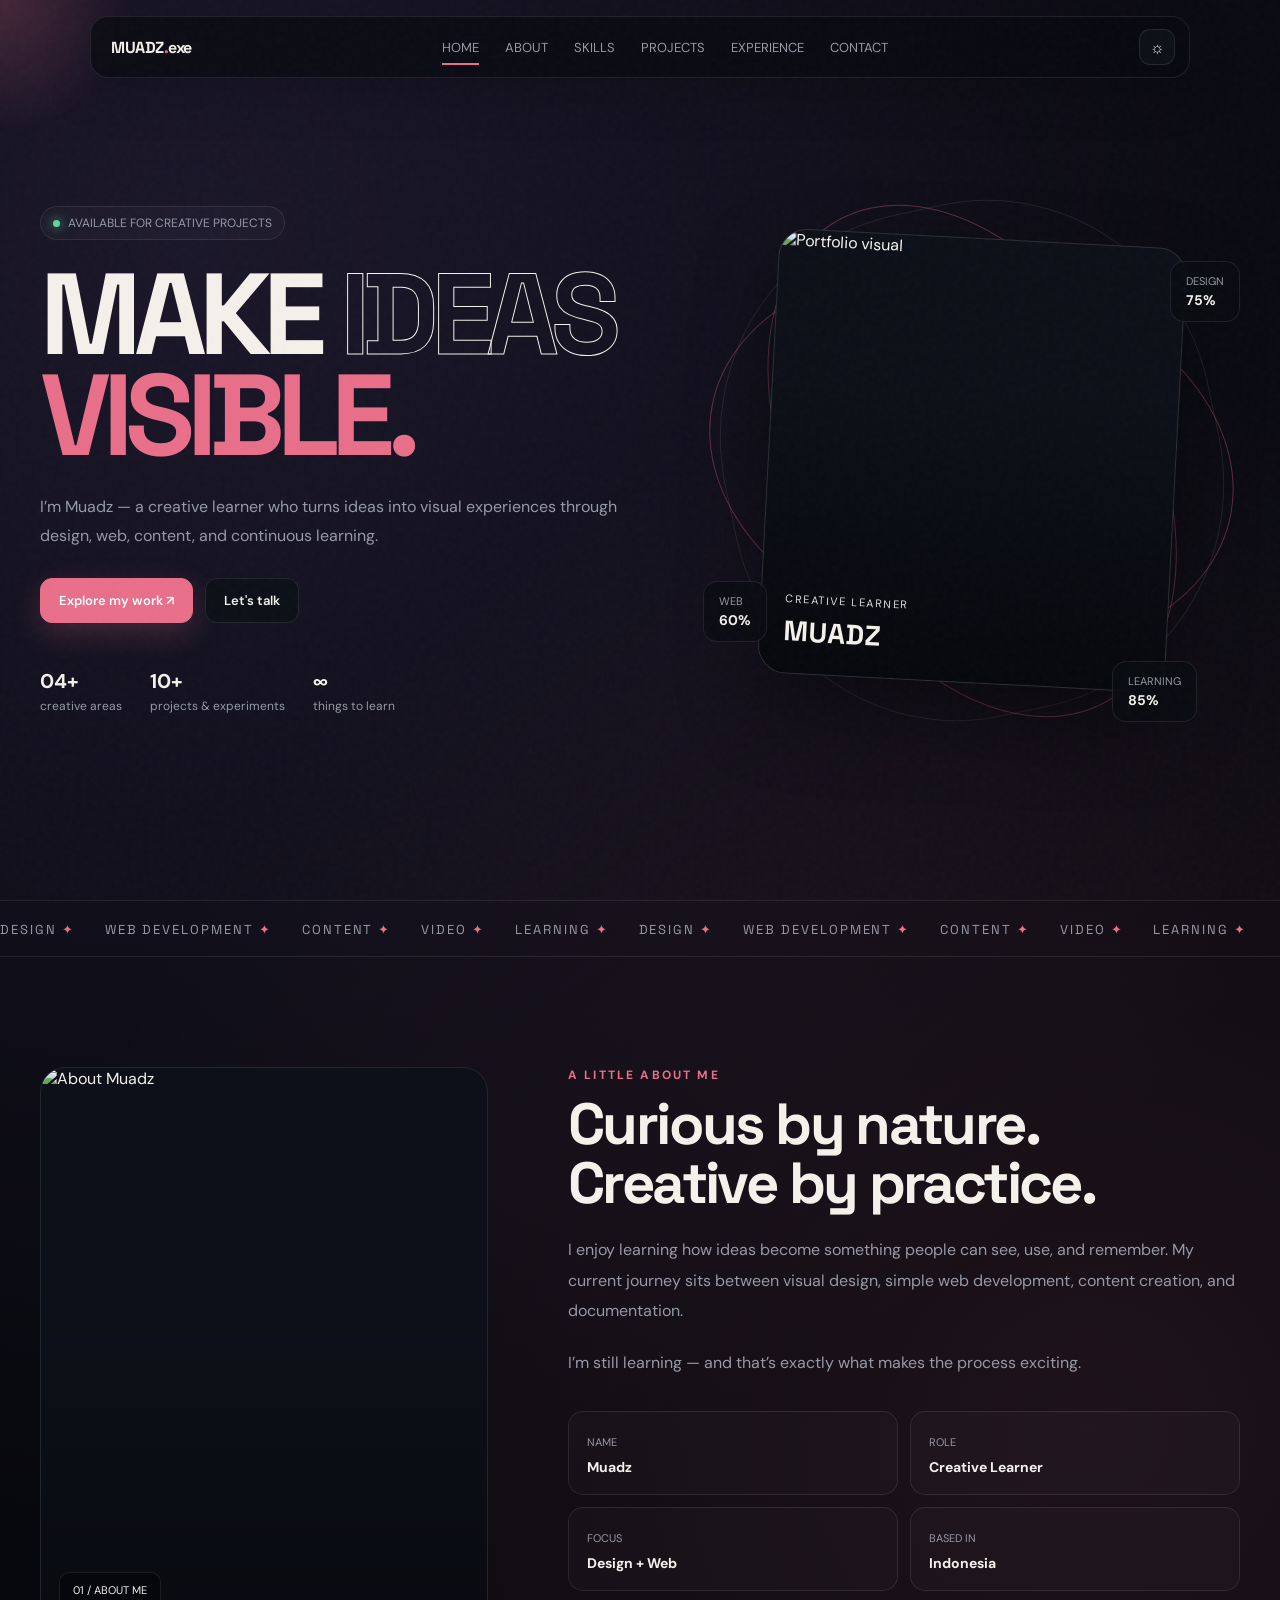
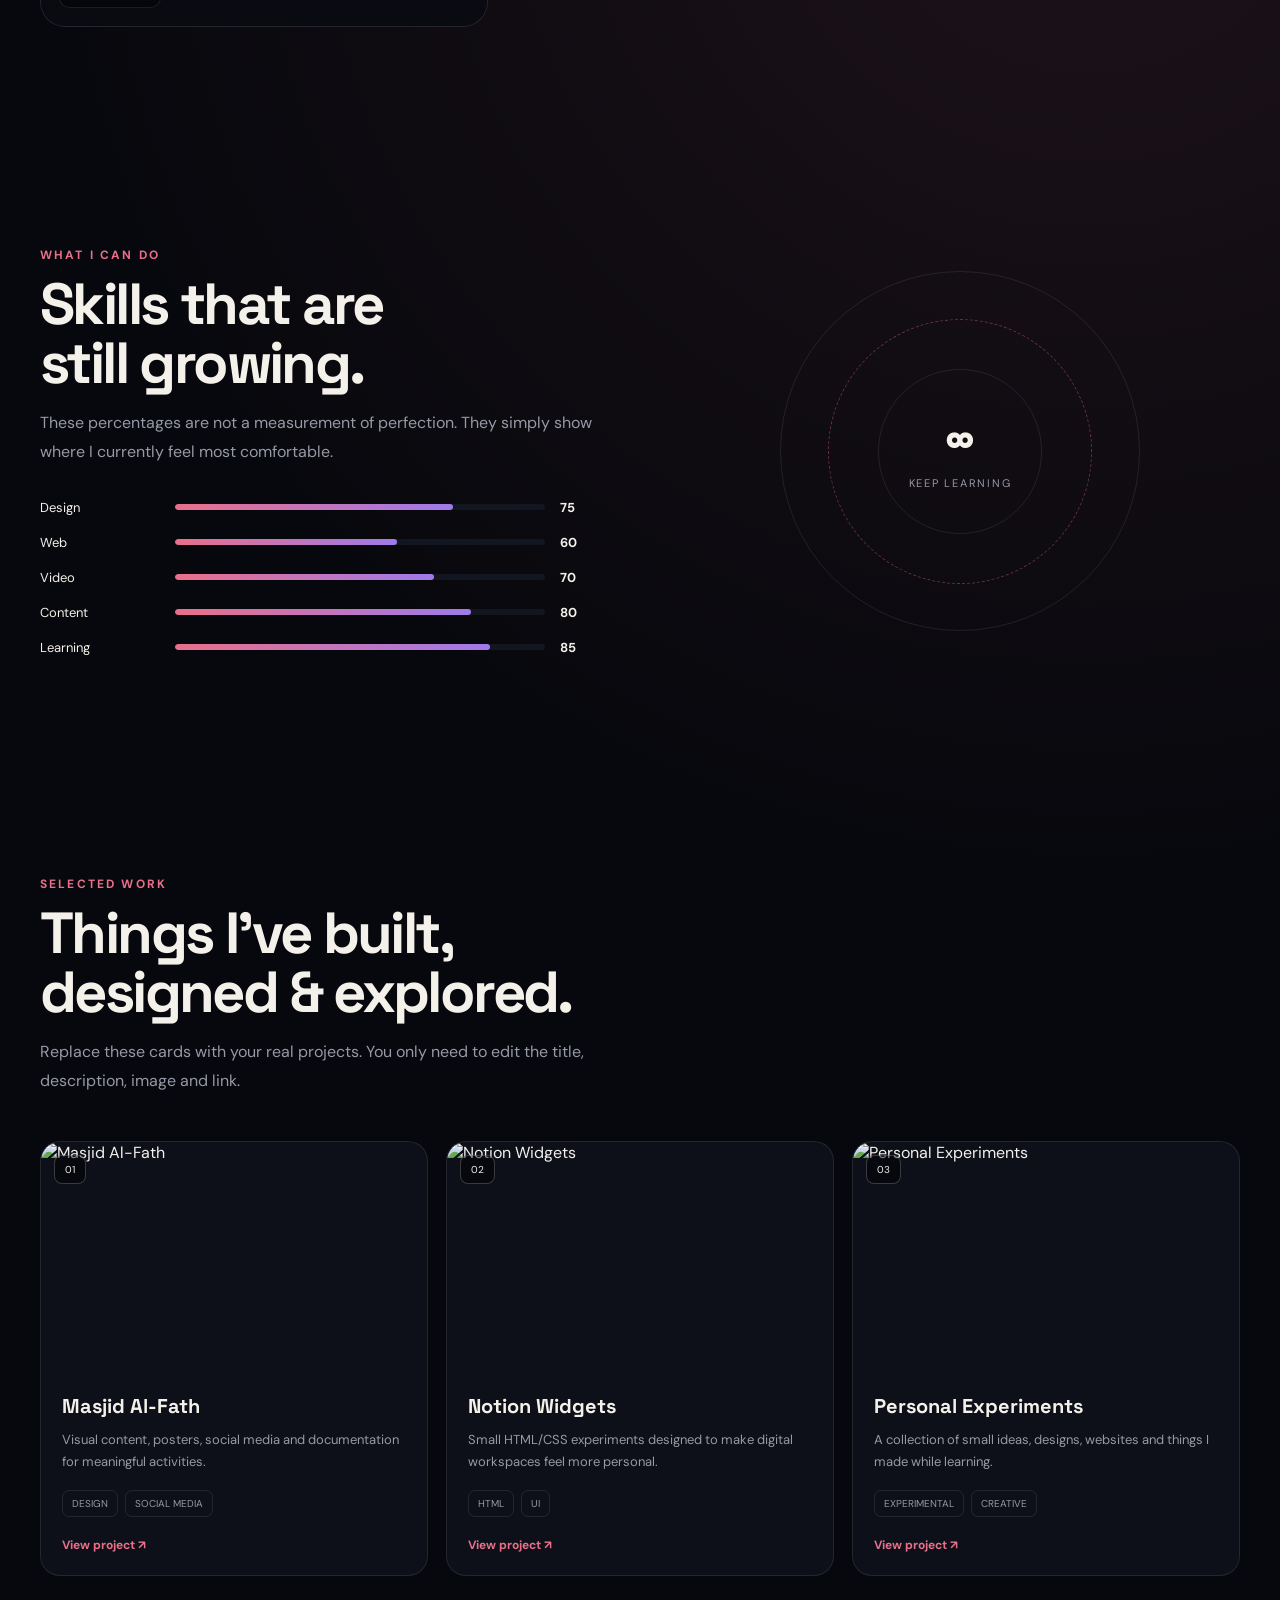
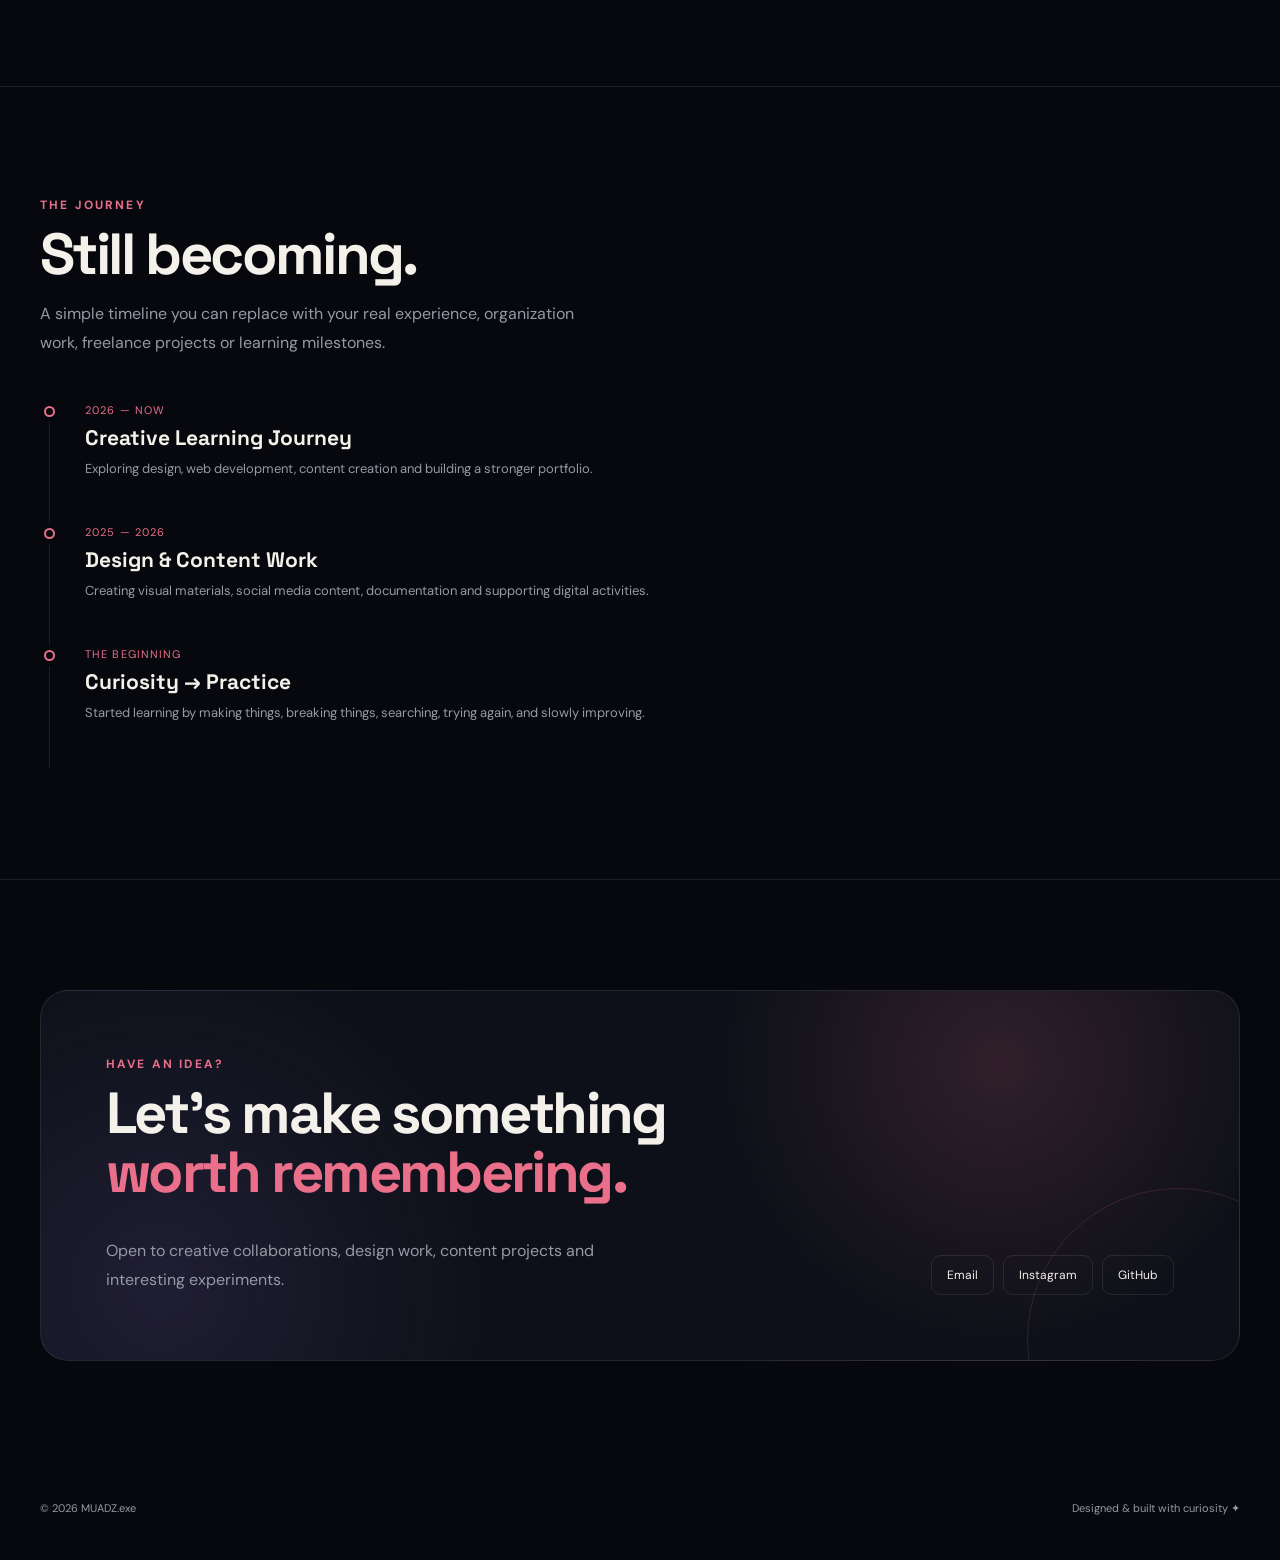
==== commit 604ba722: "Update index.html" ====
--- a/index.html
+++ b/index.html
@@ -1,26 +1,451 @@
 <!DOCTYPE html>
-<html lang="en">
+<html lang="id">
 <head>
-
-    <meta charset="UTF-8">
-    <meta name="viewport" content="width=device-width, initial-scale=1.0">
-
-    <title>Notion Widgets</title>
-
-    <link rel="preconnect" href="https://fonts.googleapis.com">
-    <link rel="preconnect" href="https://fonts.gstatic.com" crossorigin>
-
-    <link href="https://fonts.googleapis.com/css2?family=Poppins:wght@300;400;500;600;700&display=swap" rel="stylesheet">
-
-    <link rel="stylesheet" href="style.css">
-
+<meta charset="UTF-8">
+<meta name="viewport" content="width=device-width, initial-scale=1.0">
+<meta name="description" content="MUADZ — Creative Designer, Web Learner & Content Creator">
+<title>MUADZ — Creative Portfolio</title>
+
+<style>
+@import url('https://fonts.googleapis.com/css2?family=DM+Sans:wght@400;500;600;700&family=Space+Grotesk:wght@400;500;600;700&display=swap');
+
+:root{
+  --bg:#07080d;
+  --surface:#0d1018;
+  --surface-2:#121620;
+  --text:#f4f0ea;
+  --muted:#9699a6;
+  --line:rgba(255,255,255,.09);
+  --accent:#e96f8a;
+  --accent-2:#9f7aea;
+  --glow:rgba(233,111,138,.22);
+  --radius:22px;
+  --max:1200px;
+}
+
+*{box-sizing:border-box;margin:0;padding:0}
+html{scroll-behavior:smooth}
+body{
+  background:
+    radial-gradient(circle at 15% 5%,rgba(159,122,234,.13),transparent 28%),
+    radial-gradient(circle at 85% 30%,rgba(233,111,138,.10),transparent 30%),
+    var(--bg);
+  color:var(--text);
+  font-family:"DM Sans",sans-serif;
+  overflow-x:hidden;
+}
+body.light{
+  --bg:#f4f1ed;--surface:#fff;--surface-2:#ebe7e3;
+  --text:#17151a;--muted:#6e6870;--line:rgba(0,0,0,.10);
+}
+a{color:inherit;text-decoration:none}
+button{font:inherit;color:inherit}
+img{max-width:100%;display:block}
+
+.cursor-glow{
+  position:fixed;width:280px;height:280px;border-radius:50%;
+  pointer-events:none;z-index:-1;
+  background:radial-gradient(circle,var(--glow),transparent 68%);
+  transform:translate(-50%,-50%);
+  transition:opacity .25s;
+}
+.noise{
+  position:fixed;inset:0;pointer-events:none;z-index:99;opacity:.035;
+  background-image:url("data:image/svg+xml,%3Csvg viewBox='0 0 180 180' xmlns='http://www.w3.org/2000/svg'%3E%3Cfilter id='n'%3E%3CfeTurbulence type='fractalNoise' baseFrequency='.9' numOctaves='3' stitchTiles='stitch'/%3E%3C/filter%3E%3Crect width='100%25' height='100%25' filter='url(%23n)' opacity='.7'/%3E%3C/svg%3E");
+}
+.container{width:min(var(--max),calc(100% - 48px));margin:auto}
+section{padding:110px 0;position:relative}
+.section-kicker{
+  color:var(--accent);font-size:12px;font-weight:700;letter-spacing:.18em;
+  text-transform:uppercase;margin-bottom:12px;
+}
+.section-title{
+  font-family:"Space Grotesk";font-size:clamp(32px,5vw,58px);
+  line-height:1.02;letter-spacing:-.045em;
+}
+.section-desc{color:var(--muted);max-width:560px;line-height:1.8;margin-top:16px}
+.reveal{opacity:0;transform:translateY(35px);transition:opacity .8s ease,transform .8s ease}
+.reveal.visible{opacity:1;transform:none}
+
+/* NAV */
+.nav{
+  position:fixed;top:16px;left:50%;transform:translateX(-50%);
+  width:min(1100px,calc(100% - 32px));height:62px;z-index:50;
+  display:flex;align-items:center;justify-content:space-between;
+  padding:0 14px 0 20px;border:1px solid var(--line);
+  background:rgba(8,10,16,.68);backdrop-filter:blur(18px);
+  border-radius:18px;box-shadow:0 15px 50px rgba(0,0,0,.18);
+}
+body.light .nav{background:rgba(255,255,255,.75)}
+.brand{font-family:"Space Grotesk";font-weight:700;letter-spacing:-.03em}
+.brand span{color:var(--accent)}
+.nav-links{display:flex;gap:26px;font-size:13px;color:var(--muted)}
+.nav-links a{position:relative;padding:22px 0}
+.nav-links a:after{content:"";position:absolute;left:0;bottom:13px;width:0;height:2px;background:var(--accent);transition:.25s}
+.nav-links a:hover:after,.nav-links a.active:after{width:100%}
+.nav-actions{display:flex;gap:8px}
+.icon-btn{
+  width:36px;height:36px;border:1px solid var(--line);border-radius:11px;
+  background:var(--surface);display:grid;place-items:center;cursor:pointer;
+}
+.menu{display:none}
+
+/* HERO */
+.hero{min-height:100vh;display:flex;align-items:center;padding-top:130px;overflow:hidden}
+.hero-grid{display:grid;grid-template-columns:1.05fr .95fr;align-items:center;gap:70px}
+.eyebrow{
+  display:inline-flex;gap:8px;align-items:center;padding:8px 12px;
+  border:1px solid var(--line);border-radius:999px;color:var(--muted);font-size:12px;
+  background:rgba(255,255,255,.025);margin-bottom:25px;
+}
+.dot{width:7px;height:7px;border-radius:50%;background:#62d59b;box-shadow:0 0 12px #62d59b}
+.hero h1{
+  font-family:"Space Grotesk";font-size:clamp(60px,9vw,120px);line-height:.87;
+  letter-spacing:-.07em;max-width:800px;
+}
+.hero h1 .outline{
+  color:transparent;-webkit-text-stroke:1px var(--text);
+}
+.hero h1 .pink{color:var(--accent)}
+.hero-copy{font-size:16px;color:var(--muted);max-width:580px;line-height:1.8;margin:27px 0}
+.hero-actions{display:flex;gap:12px;flex-wrap:wrap}
+.btn{
+  display:inline-flex;align-items:center;gap:10px;padding:13px 18px;
+  border-radius:12px;border:1px solid var(--line);background:var(--surface);
+  transition:.25s;font-size:13px;font-weight:600;
+}
+.btn.primary{background:var(--accent);border-color:var(--accent);color:white;box-shadow:0 10px 30px var(--glow)}
+.btn:hover{transform:translateY(-3px);border-color:var(--accent)}
+.hero-meta{display:flex;gap:28px;margin-top:45px;color:var(--muted);font-size:12px}
+.hero-meta strong{display:block;color:var(--text);font-size:20px;margin-bottom:4px}
+.hero-visual{position:relative;min-height:570px}
+.orbit{
+  position:absolute;inset:5% 4%;border:1px solid var(--line);border-radius:45%;
+  transform:rotate(-12deg);
+}
+.orbit:before,.orbit:after{
+  content:"";position:absolute;border:1px solid rgba(233,111,138,.35);border-radius:50%;
+}
+.orbit:before{inset:13% -4%;transform:rotate(25deg)}
+.orbit:after{inset:-4% 14%;transform:rotate(-17deg)}
+.hero-card{
+  position:absolute;inset:11% 12%;border:1px solid rgba(255,255,255,.13);
+  border-radius:28px;overflow:hidden;background:var(--surface);
+  box-shadow:0 35px 80px rgba(0,0,0,.42);transform:rotate(3deg);
+}
+.hero-card img{width:100%;height:100%;object-fit:cover;filter:saturate(.75) contrast(1.04)}
+.hero-card:after{content:"";position:absolute;inset:0;background:linear-gradient(180deg,transparent 35%,rgba(5,6,10,.82))}
+.hero-card-label{position:absolute;z-index:2;left:24px;bottom:24px}
+.hero-card-label small{color:#ddd;font-size:11px;letter-spacing:.14em}
+.hero-card-label h3{font-family:"Space Grotesk";font-size:28px;margin-top:5px}
+.float{
+  position:absolute;padding:12px 15px;border:1px solid var(--line);
+  border-radius:14px;background:rgba(10,12,18,.75);backdrop-filter:blur(14px);
+  font-size:11px;color:var(--muted);animation:float 5s ease-in-out infinite;
+}
+.float b{color:var(--text);display:block;font-size:14px;margin-top:3px}
+.f1{right:0;top:15%;}.f2{left:0;bottom:18%;animation-delay:-2s}.f3{right:8%;bottom:4%;animation-delay:-3.5s}
+@keyframes float{50%{transform:translateY(-13px)}}
+
+/* MARQUEE */
+.marquee{overflow:hidden;border-top:1px solid var(--line);border-bottom:1px solid var(--line);padding:17px 0;white-space:nowrap}
+.marquee-track{display:inline-flex;gap:30px;animation:marquee 24s linear infinite}
+.marquee span{font-family:"Space Grotesk";font-size:13px;letter-spacing:.15em;color:var(--muted)}
+.marquee i{color:var(--accent);font-style:normal}
+@keyframes marquee{to{transform:translateX(-50%)}}
+
+/* ABOUT */
+.about-grid{display:grid;grid-template-columns:.8fr 1.2fr;gap:80px;align-items:start}
+.about-photo{position:relative;aspect-ratio:4/5;border-radius:25px;overflow:hidden;border:1px solid var(--line);background:var(--surface)}
+.about-photo img{width:100%;height:100%;object-fit:cover;filter:saturate(.75)}
+.about-photo:after{content:"";position:absolute;inset:0;background:linear-gradient(180deg,transparent 45%,rgba(7,8,13,.7))}
+.photo-tag{position:absolute;z-index:2;left:18px;bottom:18px;border:1px solid var(--line);background:rgba(0,0,0,.35);backdrop-filter:blur(10px);padding:10px 13px;border-radius:10px;font-size:11px}
+.info-grid{display:grid;grid-template-columns:repeat(2,1fr);gap:12px;margin-top:32px}
+.info{
+  padding:18px;border:1px solid var(--line);border-radius:15px;background:rgba(255,255,255,.018)
+}
+.info small{color:var(--muted);font-size:11px}.info strong{display:block;margin-top:7px;font-size:14px}
+.about-text{color:var(--muted);line-height:1.9;margin-top:22px}
+
+/* SKILLS */
+.skills-layout{display:grid;grid-template-columns:1fr 1fr;gap:80px;align-items:center}
+.skill-list{display:grid;gap:18px;margin-top:32px}
+.skill-row{display:grid;grid-template-columns:120px 1fr 40px;gap:15px;align-items:center;font-size:13px}
+.skill-bar{height:6px;background:var(--surface-2);border-radius:99px;overflow:hidden}
+.skill-bar i{display:block;width:0;height:100%;border-radius:99px;background:linear-gradient(90deg,var(--accent),var(--accent-2));transition:width 1.3s cubic-bezier(.2,.8,.2,1)}
+.skill-row.animated .skill-bar i{width:var(--value)}
+.skill-ring{width:min(360px,75vw);aspect-ratio:1;border:1px solid var(--line);border-radius:50%;margin:auto;display:grid;place-items:center;position:relative}
+.skill-ring:before{content:"";position:absolute;inset:13%;border:1px dashed rgba(233,111,138,.4);border-radius:50%;animation:spin 18s linear infinite}
+.skill-ring:after{content:"";position:absolute;inset:27%;border:1px solid var(--line);border-radius:50%}
+.skill-core{text-align:center;z-index:2}
+.skill-core b{font-family:"Space Grotesk";font-size:48px;display:block}
+.skill-core span{font-size:11px;color:var(--muted);letter-spacing:.16em}
+@keyframes spin{to{transform:rotate(360deg)}}
+
+/* PROJECTS */
+.project-grid{display:grid;grid-template-columns:repeat(3,1fr);gap:18px;margin-top:45px}
+.project{border:1px solid var(--line);border-radius:20px;overflow:hidden;background:var(--surface);transition:.35s}
+.project:hover{transform:translateY(-8px);border-color:rgba(233,111,138,.55);box-shadow:0 25px 60px rgba(0,0,0,.22)}
+.project-img{height:230px;position:relative;overflow:hidden}
+.project-img img{width:100%;height:100%;object-fit:cover;filter:saturate(.75);transition:.5s}
+.project:hover .project-img img{transform:scale(1.06)}
+.project-num{position:absolute;top:13px;left:13px;padding:7px 10px;border:1px solid rgba(255,255,255,.2);border-radius:8px;background:rgba(0,0,0,.45);font-size:10px}
+.project-body{padding:21px}
+.project h3{font-family:"Space Grotesk";font-size:20px}
+.project p{color:var(--muted);font-size:13px;line-height:1.7;margin:10px 0 17px}
+.tags{display:flex;gap:7px;flex-wrap:wrap}
+.tag{padding:6px 9px;border:1px solid var(--line);border-radius:7px;font-size:10px;color:var(--muted)}
+.project-link{display:inline-block;margin-top:20px;color:var(--accent);font-size:12px;font-weight:700}
+
+/* EXPERIENCE */
+.experience{border-top:1px solid var(--line);border-bottom:1px solid var(--line)}
+.timeline{margin-top:45px;position:relative}
+.timeline:before{content:"";position:absolute;left:9px;top:0;bottom:0;width:1px;background:var(--line)}
+.timeline-item{position:relative;padding:0 0 45px 45px}
+.timeline-dot{position:absolute;left:4px;top:3px;width:11px;height:11px;border-radius:50%;background:var(--bg);border:2px solid var(--accent);box-shadow:0 0 0 5px var(--bg)}
+.timeline-date{font-size:11px;color:var(--accent);letter-spacing:.1em}
+.timeline h3{font-family:"Space Grotesk";font-size:21px;margin:7px 0}
+.timeline p{color:var(--muted);font-size:13px;line-height:1.7;max-width:650px}
+
+/* CONTACT */
+.contact-box{
+  border:1px solid var(--line);border-radius:28px;padding:65px;
+  background:
+    radial-gradient(circle at 80% 20%,rgba(233,111,138,.16),transparent 28%),
+    radial-gradient(circle at 10% 80%,rgba(159,122,234,.13),transparent 30%),
+    var(--surface);
+  position:relative;overflow:hidden;
+}
+.contact-box:after{content:"";position:absolute;width:300px;height:300px;border:1px solid rgba(233,111,138,.16);border-radius:50%;right:-90px;bottom:-130px}
+.contact-box h2{max-width:700px}
+.contact-flex{display:flex;justify-content:space-between;gap:40px;align-items:end;margin-top:35px}
+.socials{display:flex;gap:9px;flex-wrap:wrap}
+.social{padding:11px 15px;border:1px solid var(--line);border-radius:10px;font-size:12px;transition:.2s}
+.social:hover{border-color:var(--accent);color:var(--accent);transform:translateY(-2px)}
+footer{padding:30px 0 45px;color:var(--muted);font-size:11px;display:flex;justify-content:space-between;gap:20px}
+
+/* RESPONSIVE */
+@media(max-width:950px){
+  .nav-links{display:none}.menu{display:grid}.hero-grid,.about-grid,.skills-layout{grid-template-columns:1fr;gap:45px}
+  .hero{padding-top:125px}.hero-visual{min-height:520px}.project-grid{grid-template-columns:1fr 1fr}
+  .about-photo{max-width:480px}.contact-flex{align-items:start;flex-direction:column}
+}
+@media(max-width:650px){
+  .container{width:min(100% - 30px,1200px)}
+  section{padding:80px 0}.hero h1{font-size:62px}.hero-visual{min-height:430px}
+  .hero-card{inset:8% 7%}.float{display:none}.hero-meta{gap:18px}
+  .project-grid{grid-template-columns:1fr}.info-grid{grid-template-columns:1fr}
+  .skill-row{grid-template-columns:85px 1fr 30px;font-size:11px}
+  .contact-box{padding:35px 22px}footer{flex-direction:column}
+}
+</style>
 </head>
+
 <body>
-
-    <div id="app"></div>
-
-    <script src="widgets.js"></script>
-    <script src="script.js"></script>
-
+<div class="noise"></div>
+<div class="cursor-glow" id="cursorGlow"></div>
+
+<header class="nav">
+  <a class="brand" href="#home">MUADZ<span>.</span>exe</a>
+  <nav class="nav-links">
+    <a class="active" href="#home">HOME</a>
+    <a href="#about">ABOUT</a>
+    <a href="#skills">SKILLS</a>
+    <a href="#projects">PROJECTS</a>
+    <a href="#experience">EXPERIENCE</a>
+    <a href="#contact">CONTACT</a>
+  </nav>
+  <div class="nav-actions">
+    <button class="icon-btn" id="themeBtn" aria-label="Ganti tema">☼</button>
+    <button class="icon-btn menu" id="menuBtn" aria-label="Menu">☰</button>
+  </div>
+</header>
+
+<main>
+<section class="hero" id="home">
+  <div class="container hero-grid">
+    <div class="reveal">
+      <div class="eyebrow"><span class="dot"></span> AVAILABLE FOR CREATIVE PROJECTS</div>
+      <h1>MAKE <span class="outline">IDEAS</span><br><span class="pink">VISIBLE.</span></h1>
+      <p class="hero-copy">I’m Muadz — a creative learner who turns ideas into visual experiences through design, web, content, and continuous learning.</p>
+      <div class="hero-actions">
+        <a class="btn primary" href="#projects">Explore my work ↗</a>
+        <a class="btn" href="#contact">Let's talk</a>
+      </div>
+      <div class="hero-meta">
+        <div><strong>04+</strong>creative areas</div>
+        <div><strong>10+</strong>projects & experiments</div>
+        <div><strong>∞</strong>things to learn</div>
+      </div>
+    </div>
+
+    <div class="hero-visual reveal">
+      <div class="orbit"></div>
+      <div class="hero-card">
+        <img src="assets/portfolio-reference.png" alt="Portfolio visual">
+        <div class="hero-card-label"><small>CREATIVE LEARNER</small><h3>MUADZ</h3></div>
+      </div>
+      <div class="float f1">DESIGN <b>75%</b></div>
+      <div class="float f2">WEB <b>60%</b></div>
+      <div class="float f3">LEARNING <b>85%</b></div>
+    </div>
+  </div>
+</section>
+
+<div class="marquee">
+  <div class="marquee-track">
+    <span>DESIGN <i>✦</i></span><span>WEB DEVELOPMENT <i>✦</i></span><span>CONTENT <i>✦</i></span><span>VIDEO <i>✦</i></span><span>LEARNING <i>✦</i></span>
+    <span>DESIGN <i>✦</i></span><span>WEB DEVELOPMENT <i>✦</i></span><span>CONTENT <i>✦</i></span><span>VIDEO <i>✦</i></span><span>LEARNING <i>✦</i></span>
+  </div>
+</div>
+
+<section id="about">
+  <div class="container about-grid">
+    <div class="about-photo reveal">
+      <img src="assets/portfolio-reference.png" alt="About Muadz">
+      <div class="photo-tag">01 / ABOUT ME</div>
+    </div>
+    <div class="reveal">
+      <div class="section-kicker">A little about me</div>
+      <h2 class="section-title">Curious by nature.<br>Creative by practice.</h2>
+      <p class="about-text">I enjoy learning how ideas become something people can see, use, and remember. My current journey sits between visual design, simple web development, content creation, and documentation.</p>
+      <p class="about-text">I’m still learning — and that’s exactly what makes the process exciting.</p>
+      <div class="info-grid">
+        <div class="info"><small>NAME</small><strong>Muadz</strong></div>
+        <div class="info"><small>ROLE</small><strong>Creative Learner</strong></div>
+        <div class="info"><small>FOCUS</small><strong>Design + Web</strong></div>
+        <div class="info"><small>BASED IN</small><strong>Indonesia</strong></div>
+      </div>
+    </div>
+  </div>
+</section>
+
+<section id="skills">
+  <div class="container skills-layout">
+    <div class="reveal">
+      <div class="section-kicker">What I can do</div>
+      <h2 class="section-title">Skills that are<br>still growing.</h2>
+      <p class="section-desc">These percentages are not a measurement of perfection. They simply show where I currently feel most comfortable.</p>
+      <div class="skill-list">
+        <div class="skill-row" style="--value:75%"><span>Design</span><div class="skill-bar"><i></i></div><b>75</b></div>
+        <div class="skill-row" style="--value:60%"><span>Web</span><div class="skill-bar"><i></i></div><b>60</b></div>
+        <div class="skill-row" style="--value:70%"><span>Video</span><div class="skill-bar"><i></i></div><b>70</b></div>
+        <div class="skill-row" style="--value:80%"><span>Content</span><div class="skill-bar"><i></i></div><b>80</b></div>
+        <div class="skill-row" style="--value:85%"><span>Learning</span><div class="skill-bar"><i></i></div><b>85</b></div>
+      </div>
+    </div>
+    <div class="skill-ring reveal">
+      <div class="skill-core"><b>∞</b><span>KEEP LEARNING</span></div>
+    </div>
+  </div>
+</section>
+
+<section id="projects">
+  <div class="container">
+    <div class="reveal">
+      <div class="section-kicker">Selected work</div>
+      <h2 class="section-title">Things I’ve built,<br>designed & explored.</h2>
+      <p class="section-desc">Replace these cards with your real projects. You only need to edit the title, description, image and link.</p>
+    </div>
+    <div class="project-grid">
+      <article class="project reveal">
+        <div class="project-img"><img src="assets/portfolio-reference.png" alt="Masjid Al-Fath"><span class="project-num">01</span></div>
+        <div class="project-body"><h3>Masjid Al-Fath</h3><p>Visual content, posters, social media and documentation for meaningful activities.</p><div class="tags"><span class="tag">DESIGN</span><span class="tag">SOCIAL MEDIA</span></div><a class="project-link" href="#">View project ↗</a></div>
+      </article>
+      <article class="project reveal">
+        <div class="project-img"><img src="assets/portfolio-reference.png" alt="Notion Widgets"><span class="project-num">02</span></div>
+        <div class="project-body"><h3>Notion Widgets</h3><p>Small HTML/CSS experiments designed to make digital workspaces feel more personal.</p><div class="tags"><span class="tag">HTML</span><span class="tag">UI</span></div><a class="project-link" href="#">View project ↗</a></div>
+      </article>
+      <article class="project reveal">
+        <div class="project-img"><img src="assets/portfolio-reference.png" alt="Personal Experiments"><span class="project-num">03</span></div>
+        <div class="project-body"><h3>Personal Experiments</h3><p>A collection of small ideas, designs, websites and things I made while learning.</p><div class="tags"><span class="tag">EXPERIMENTAL</span><span class="tag">CREATIVE</span></div><a class="project-link" href="#">View project ↗</a></div>
+      </article>
+    </div>
+  </div>
+</section>
+
+<section class="experience" id="experience">
+  <div class="container">
+    <div class="reveal">
+      <div class="section-kicker">The journey</div>
+      <h2 class="section-title">Still becoming.</h2>
+      <p class="section-desc">A simple timeline you can replace with your real experience, organization work, freelance projects or learning milestones.</p>
+    </div>
+    <div class="timeline">
+      <div class="timeline-item reveal"><span class="timeline-dot"></span><div class="timeline-date">2026 — NOW</div><h3>Creative Learning Journey</h3><p>Exploring design, web development, content creation and building a stronger portfolio.</p></div>
+      <div class="timeline-item reveal"><span class="timeline-dot"></span><div class="timeline-date">2025 — 2026</div><h3>Design & Content Work</h3><p>Creating visual materials, social media content, documentation and supporting digital activities.</p></div>
+      <div class="timeline-item reveal"><span class="timeline-dot"></span><div class="timeline-date">THE BEGINNING</div><h3>Curiosity → Practice</h3><p>Started learning by making things, breaking things, searching, trying again, and slowly improving.</p></div>
+    </div>
+  </div>
+</section>
+
+<section id="contact">
+  <div class="container">
+    <div class="contact-box reveal">
+      <div class="section-kicker">Have an idea?</div>
+      <h2 class="section-title">Let’s make something<br><span style="color:var(--accent)">worth remembering.</span></h2>
+      <div class="contact-flex">
+        <p class="section-desc" style="margin:0">Open to creative collaborations, design work, content projects and interesting experiments.</p>
+        <div class="socials">
+          <a class="social" href="mailto:hello@example.com">Email</a>
+          <a class="social" href="https://instagram.com/" target="_blank">Instagram</a>
+          <a class="social" href="https://github.com/" target="_blank">GitHub</a>
+        </div>
+      </div>
+    </div>
+  </div>
+</section>
+</main>
+
+<footer class="container">
+  <span>© 2026 MUADZ.exe</span>
+  <span>Designed & built with curiosity ✦</span>
+</footer>
+
+<script>
+const body=document.body;
+const themeBtn=document.getElementById('themeBtn');
+const glow=document.getElementById('cursorGlow');
+
+themeBtn.addEventListener('click',()=>{
+  body.classList.toggle('light');
+  themeBtn.textContent=body.classList.contains('light')?'☾':'☼';
+  localStorage.setItem('theme',body.classList.contains('light')?'light':'dark');
+});
+if(localStorage.getItem('theme')==='light'){body.classList.add('light');themeBtn.textContent='☾'}
+
+window.addEventListener('pointermove',e=>{
+  glow.style.left=e.clientX+'px'; glow.style.top=e.clientY+'px';
+});
+
+const observer=new IntersectionObserver(entries=>{
+  entries.forEach(entry=>{
+    if(entry.isIntersecting){
+      entry.target.classList.add('visible');
+      entry.target.querySelectorAll?.('.skill-row').forEach(x=>x.classList.add('animated'));
+      if(entry.target.classList.contains('skill-list')){
+        entry.target.querySelectorAll('.skill-row').forEach(x=>x.classList.add('animated'));
+      }
+    }
+  });
+},{threshold:.12});
+
+document.querySelectorAll('.reveal,.skill-row').forEach(el=>observer.observe(el));
+
+const links=[...document.querySelectorAll('.nav-links a')];
+const sections=links.map(a=>document.querySelector(a.getAttribute('href'))).filter(Boolean);
+window.addEventListener('scroll',()=>{
+  let current='home';
+  sections.forEach(sec=>{if(scrollY>=sec.offsetTop-180) current=sec.id});
+  links.forEach(a=>a.classList.toggle('active',a.getAttribute('href')==='#'+current));
+},{passive:true});
+
+const menuBtn=document.getElementById('menuBtn');
+menuBtn?.addEventListener('click',()=>{
+  const nav=document.querySelector('.nav-links');
+  const open=nav.style.display==='flex';
+  nav.style.cssText=open?'':'display:flex;position:absolute;top:68px;left:0;right:0;flex-direction:column;gap:0;padding:10px 20px;background:var(--surface);border:1px solid var(--line);border-radius:15px';
+});
+</script>
 </body>
 </html>
